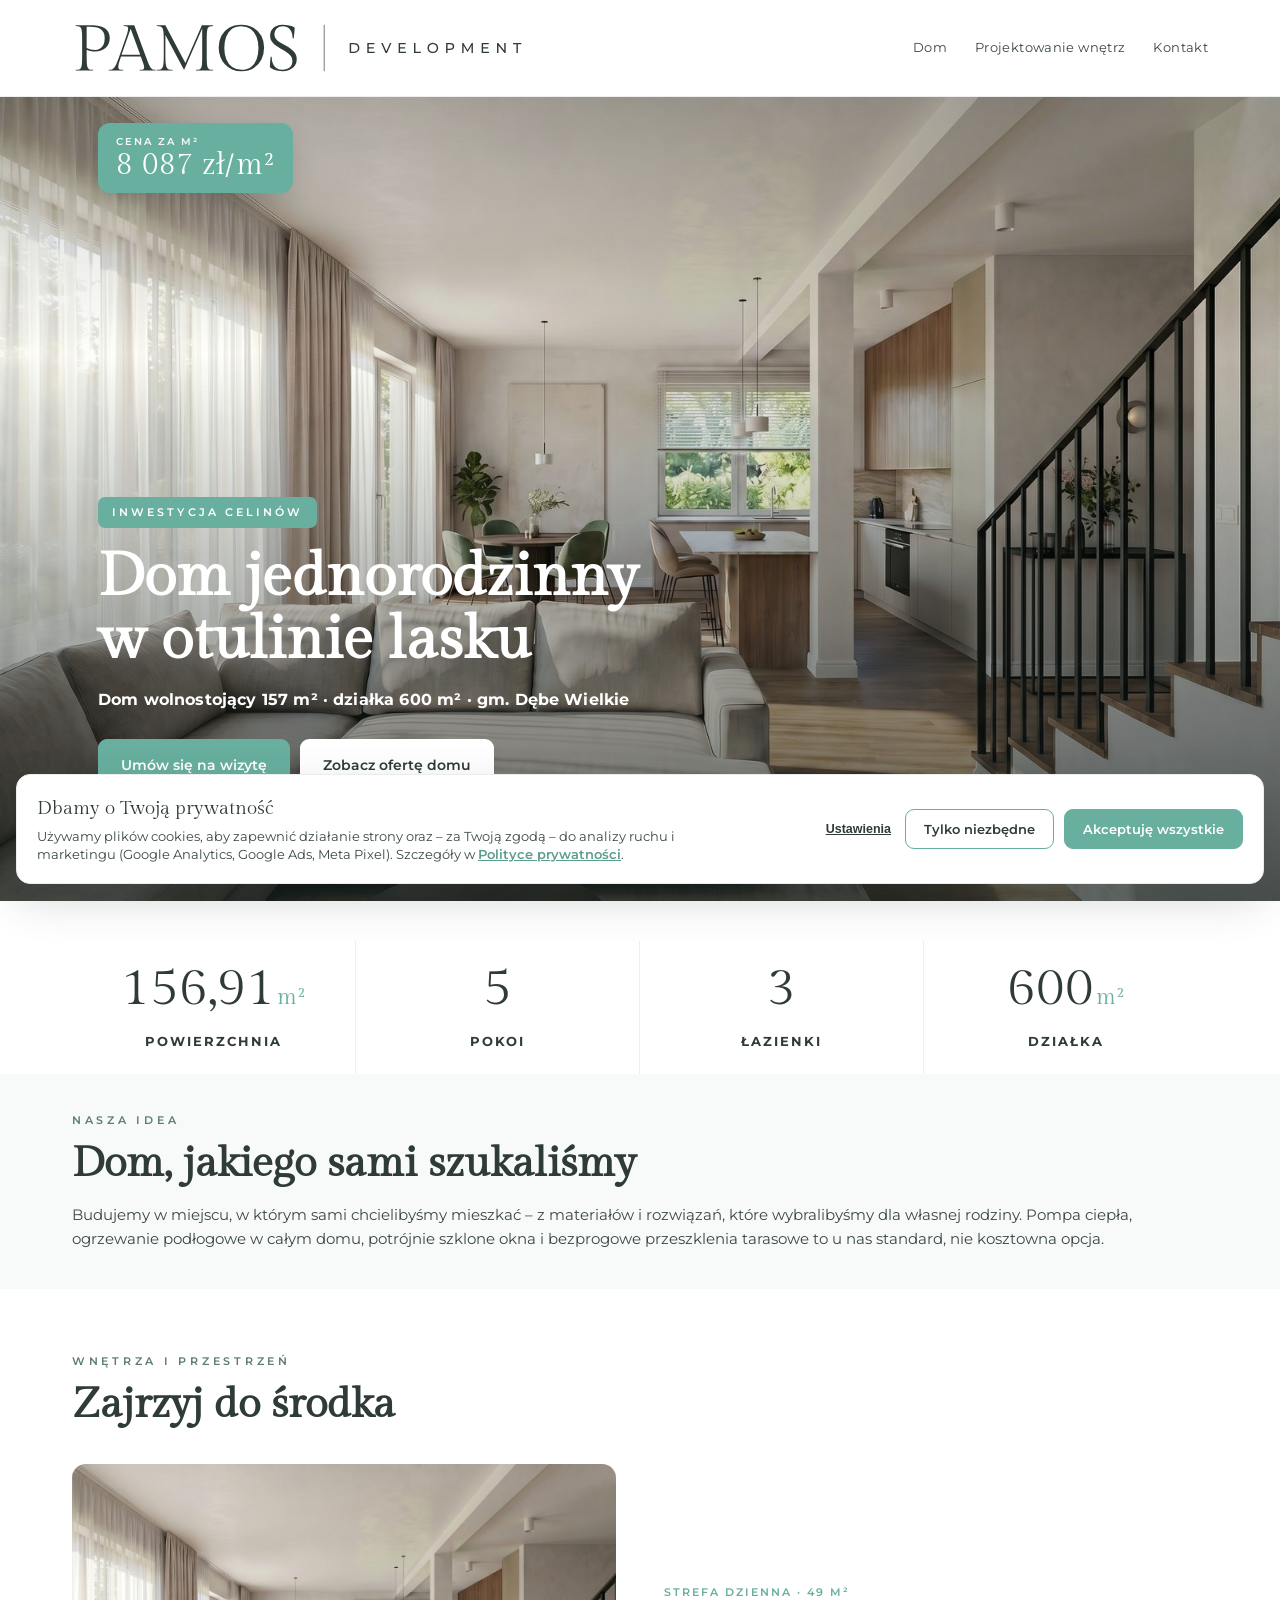
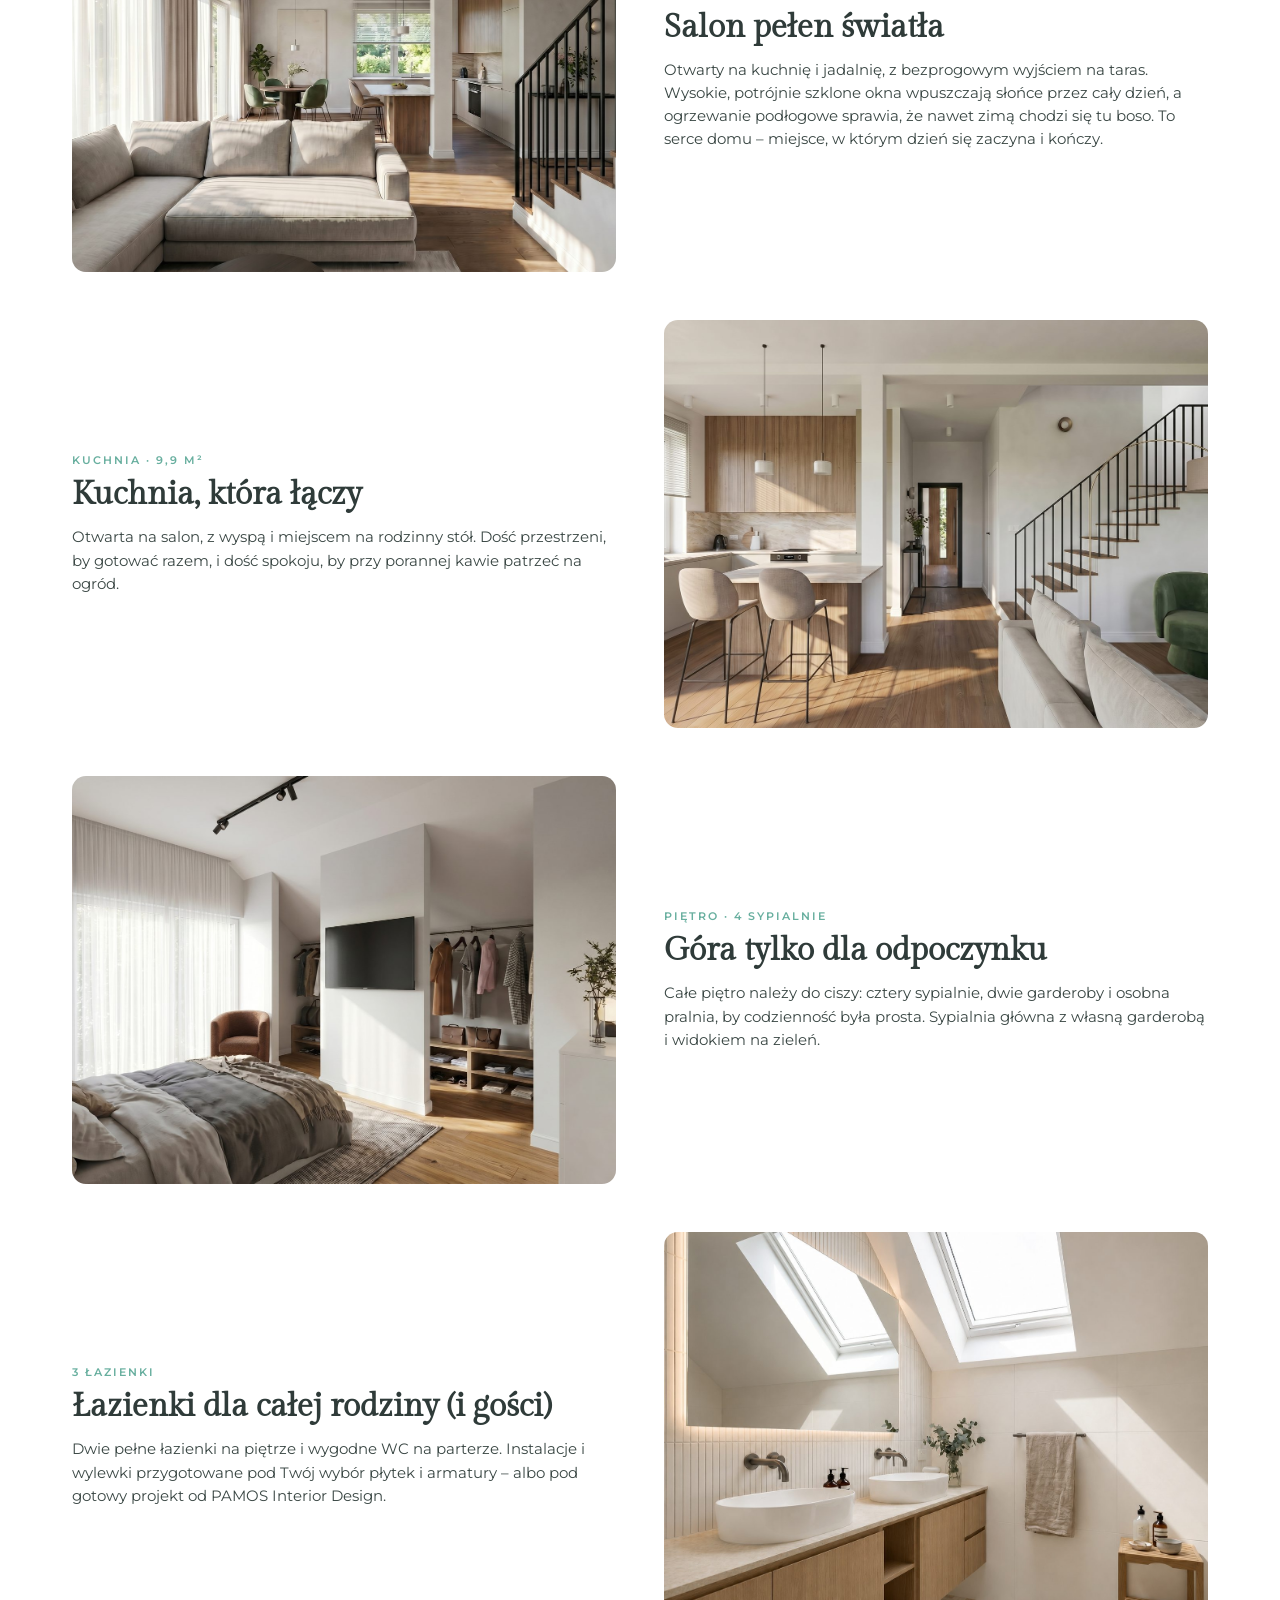
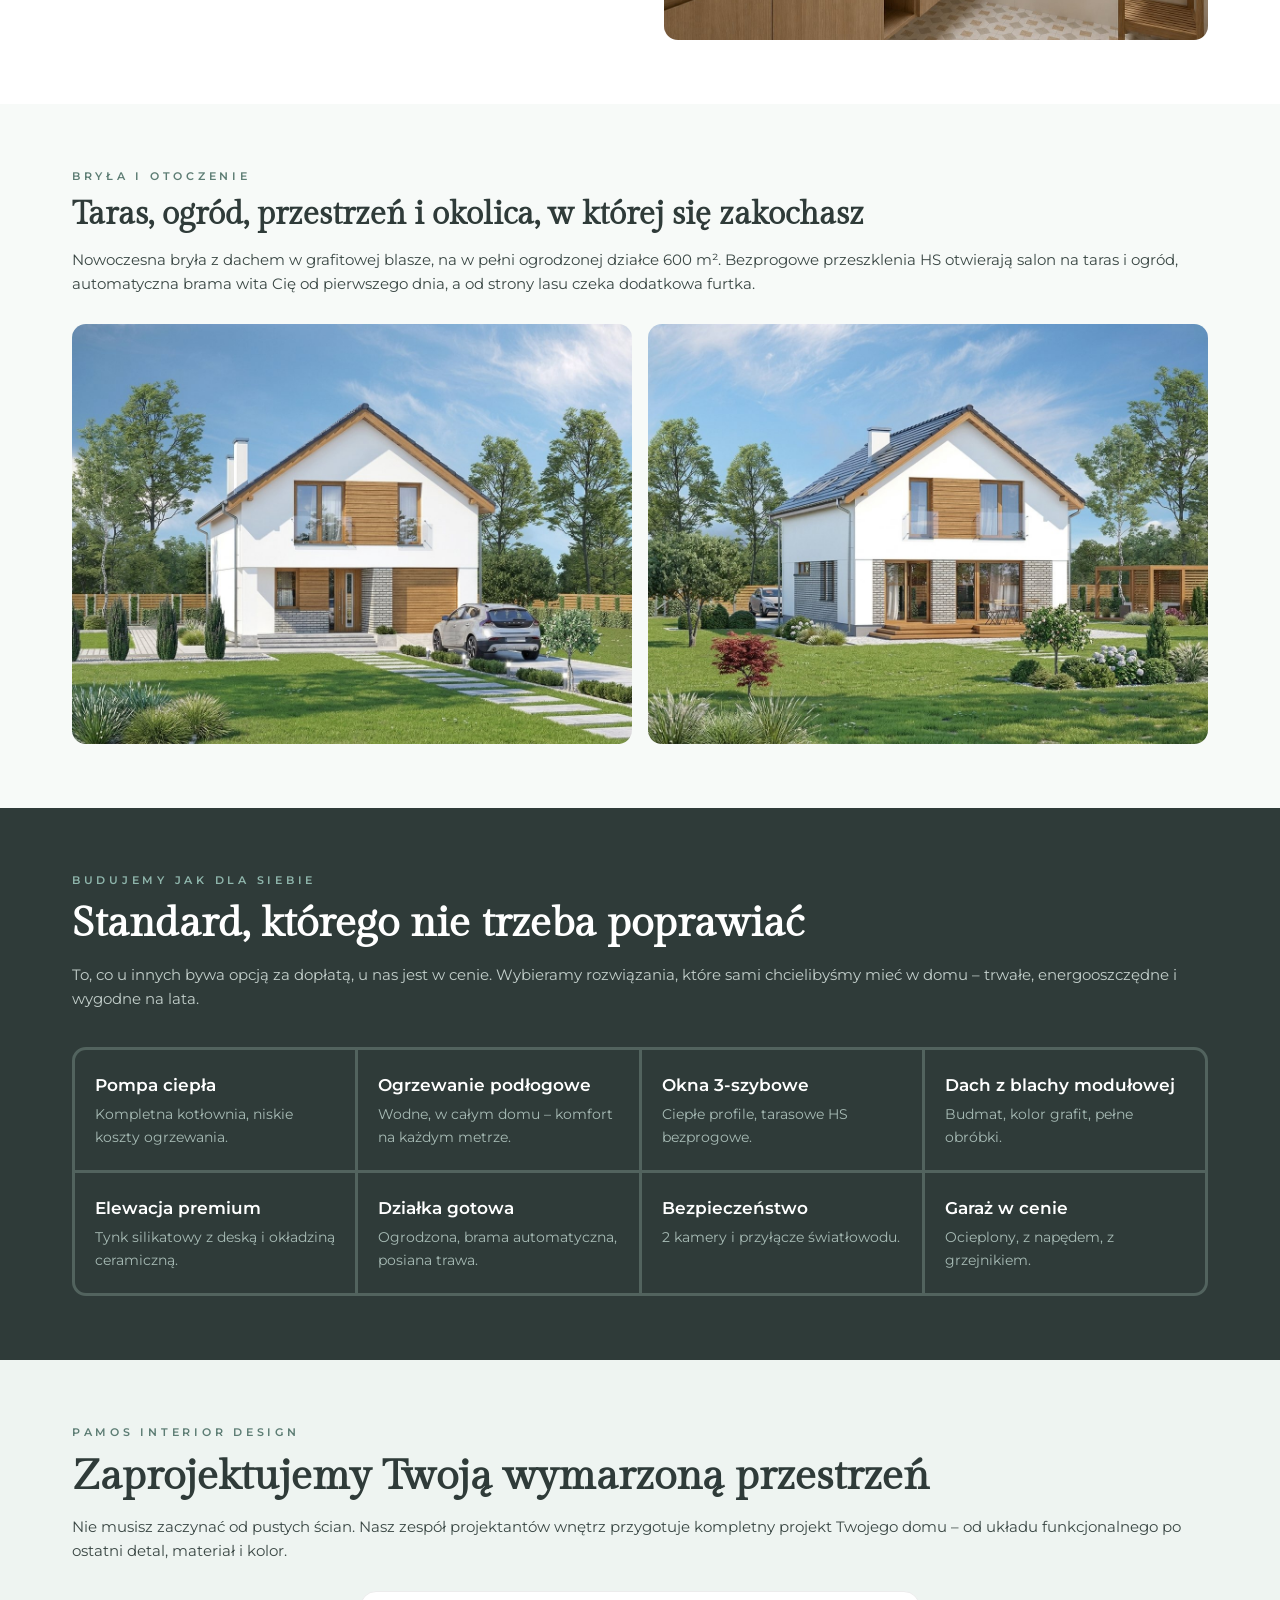
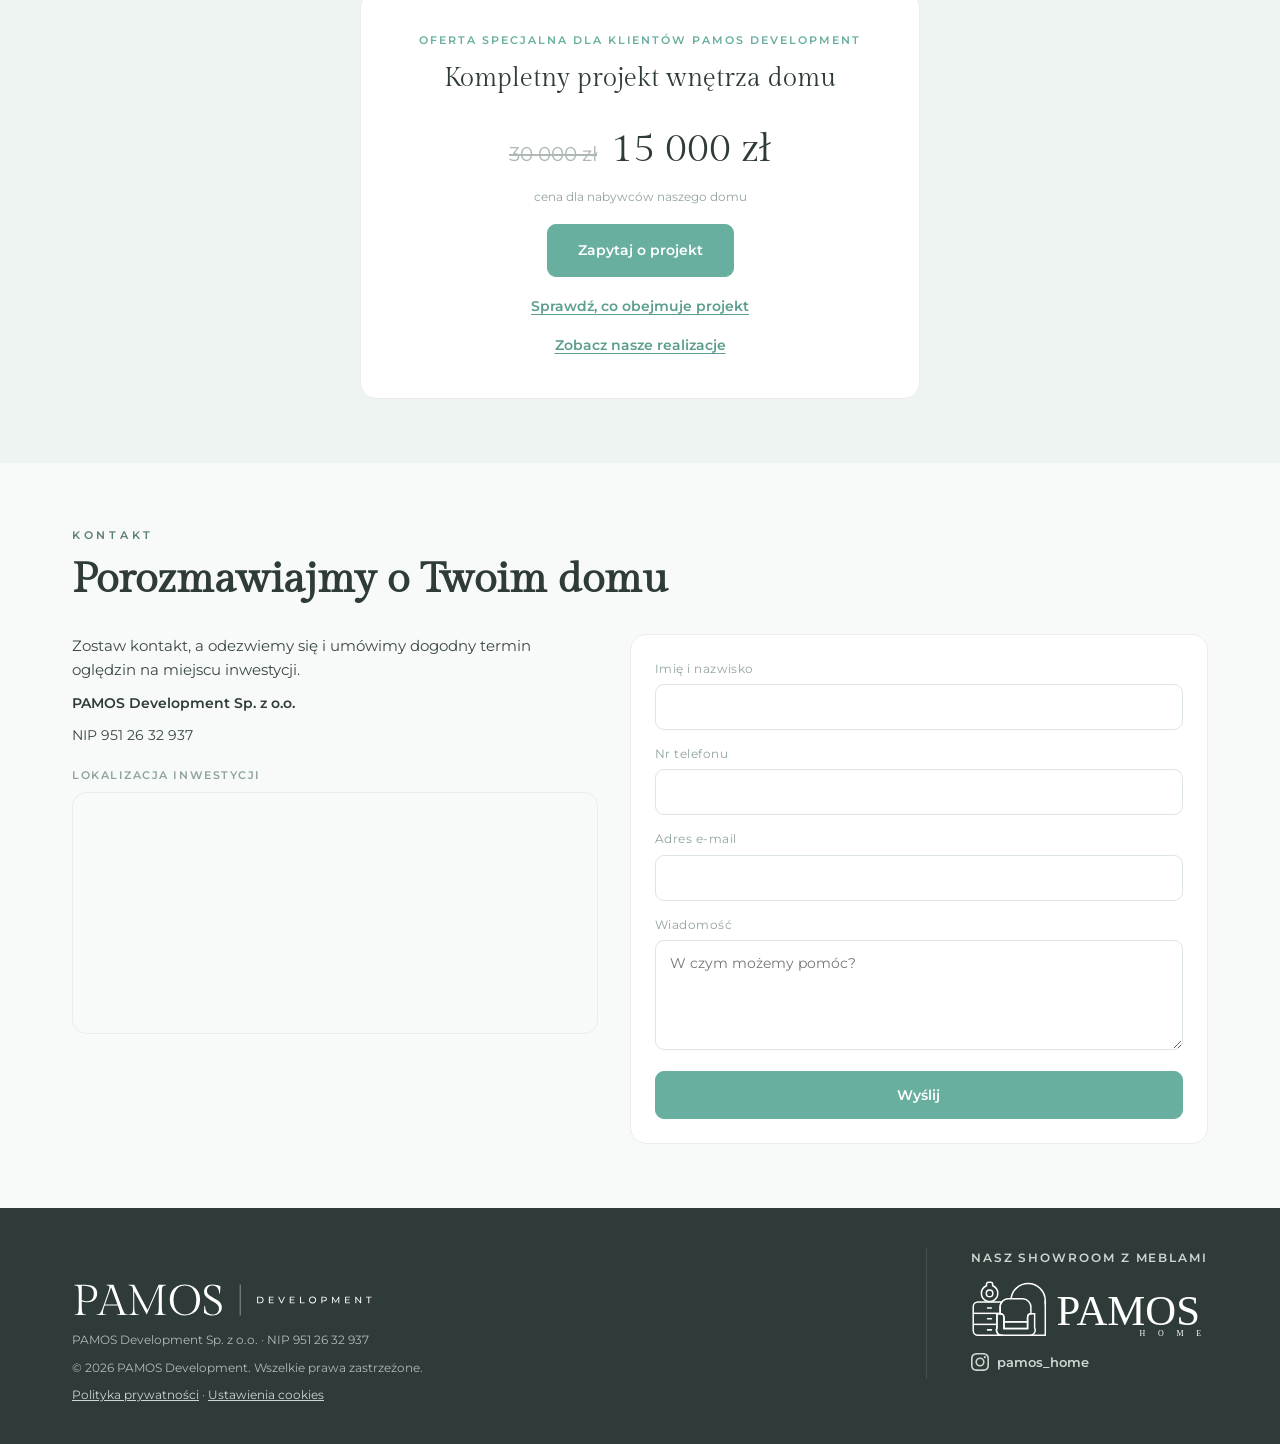
==== index.html @ 69239257 "Strona PAMOS Development – wersja startowa" ====
<!DOCTYPE html>
<html lang="pl">
<head>
<meta charset="UTF-8">
<meta name="viewport" content="width=device-width, initial-scale=1.0">
<title>PAMOS Development – Inwestycja Celinów</title>
<meta name="description" content="Dom jednorodzinny 157 m² w Celinowie, gm. Dębe Wielkie. Wysoki standard deweloperski – pompa ciepła, ogrzewanie podłogowe, działka 600 m².">
<script src="assets/cookies.js"></script>
<link rel="preconnect" href="https://fonts.googleapis.com">
<link rel="preconnect" href="https://fonts.gstatic.com" crossorigin>
<link href="https://fonts.googleapis.com/css2?family=Gilda+Display&family=Montserrat:wght@400;500;600;700&display=swap" rel="stylesheet">
<style>
:root{
  --graphite:#2f3b39; --sage:#68af9f; --sage-d:#5b9d8e; --ink:#3a4744; --muted:#90a39d;
  --line:#ececec; --bg:#ffffff; --soft:#eef4f1; --cream:#f7faf8;
  --serif:'Gilda Display',Georgia,serif;
  --sans:'Montserrat','Gotham',Arial,sans-serif; /* Gotham docelowo */
}
*{box-sizing:border-box;margin:0;padding:0}
html{scroll-behavior:smooth}
body{font-family:var(--sans);color:var(--ink);background:var(--bg);line-height:1.6;-webkit-font-smoothing:antialiased}
img{max-width:100%;display:block}
a{color:inherit;text-decoration:none}
.wrap{width:100%;max-width:1180px;margin:0 auto;padding:0 22px}
.kicker{font-weight:600;font-size:11px;letter-spacing:.34em;color:#5d7d74;text-transform:uppercase}
.h2{font-family:var(--serif);font-size:clamp(28px,5.4vw,42px);color:var(--graphite);line-height:1.08;margin-top:12px}
.lead{font-size:15px;color:var(--ink);margin-top:16px;max-width:60ch}
.section{padding:64px 0}
.todo{display:inline-block;font-size:11px;letter-spacing:.04em;color:#6c857d;background:#eaf3ef;border:1px dashed #bcd4cc;border-radius:6px;padding:4px 10px;margin-top:10px}

/* NAV */
.nav{position:sticky;top:0;z-index:60;background:#fffffff2;backdrop-filter:saturate(1.2) blur(8px);border-bottom:1px solid #eee}
.nav .row{display:flex;align-items:center;height:70px}
.logo{order:0;margin-left:0;display:flex;align-items:center}
.logo img{height:34px;display:block}
.navlinks{display:none;gap:28px;font-size:12.5px;letter-spacing:.03em;color:var(--ink)}
.navlinks a:hover{color:var(--sage)}
.burger{order:1;margin-left:auto;font-size:24px;color:var(--graphite);background:none;border:0;cursor:pointer;line-height:1}
.mobilemenu{display:none;flex-direction:column;gap:4px;padding:8px 22px 16px;border-bottom:1px solid #eee;background:#fff}
.mobilemenu a{padding:12px 0;font-size:14px;border-bottom:1px solid #f3f3f3}
.mobilemenu.open{display:flex}

/* HERO */
.hero{position:relative;min-height:calc(100vh - 70px);min-height:calc(100svh - 70px);display:flex;align-items:flex-end;
  background:linear-gradient(120deg,#dfeae6,#eaf2ef 60%,#e3ede9);overflow:hidden}
.hero .wrap{padding-left:32px;padding-right:32px}
.hero__img{position:absolute;inset:0;width:100%;height:100%;object-fit:cover;z-index:0}
.hero__shade{position:absolute;inset:0;z-index:1;
  background:linear-gradient(180deg,rgba(20,28,26,.18) 0%,rgba(20,28,26,0) 32%,rgba(20,28,26,.30) 62%,rgba(20,28,26,.66) 100%)}
.hero__topbar{position:absolute;top:0;left:0;right:0;z-index:3;padding-top:26px}
.hero__price{display:inline-block;background:var(--sage);color:#fff;border-radius:12px;
  padding:11px 18px;box-shadow:0 8px 22px rgba(47,59,57,.18)}
.hero__price span{display:block;font-family:var(--sans);font-weight:600;font-size:10px;letter-spacing:.2em;text-transform:uppercase;opacity:.95}
.hero__price b{font-family:var(--serif);font-weight:400;font-size:30px;line-height:1.05;letter-spacing:.01em}
.hero__inner{position:relative;z-index:2;width:100%}
.hero__text{padding-bottom:84px}
.kicker--badge{display:inline-block;background:var(--sage);color:#fff;padding:7px 14px;border-radius:7px;
  font-weight:600;font-size:11px;letter-spacing:.28em;text-transform:uppercase}
.hero__title{font-family:var(--serif);font-size:clamp(36px,9vw,60px);color:#fff;line-height:1.04;margin-top:18px}
.hero__sub{font-family:var(--sans);font-weight:700;font-size:clamp(14px,3.6vw,16px);color:#fff;margin-top:16px;max-width:36ch;letter-spacing:.01em}
.hero__btns{display:flex;flex-direction:column;gap:10px;margin-top:22px}
.btn.ghost--photo{background:rgba(255,255,255,.12);color:#fff;border-color:rgba(255,255,255,.85)}
.btn.ghost--photo:hover{background:rgba(255,255,255,.22)}

/* CTA BAR */
.ctabar{position:relative;z-index:4;margin:20px auto 0;background:#fff;border:1px solid var(--line);
  border-radius:14px;box-shadow:0 14px 36px rgba(47,59,57,.12);padding:18px 22px;
  display:flex;justify-content:center}
.btns{display:flex;flex-direction:column;gap:10px;width:100%;max-width:520px}
.btn{font-family:var(--sans);font-weight:600;font-size:14px;padding:14px 22px;border-radius:9px;
  cursor:pointer;border:1px solid var(--sage);text-align:center;transition:.15s}
.btn.solid{background:var(--sage);color:#fff}
.btn.solid:hover{background:var(--sage-d)}
.btn.ghost{background:#fff;color:var(--graphite)}
.btn.ghost:hover{background:var(--soft)}

/* STATS */
.stats{display:grid;grid-template-columns:repeat(2,1fr);gap:0;margin:40px 0 0}
.stat{display:flex;flex-direction:column;align-items:center;justify-content:flex-start;padding:22px 8px}
.stat:nth-child(odd){border-right:1px solid #eee}
.stat:nth-child(1),.stat:nth-child(2){border-bottom:1px solid #eee}
.stat .n{font-family:var(--serif);font-size:52px;color:var(--graphite);line-height:1;
  height:56px;display:flex;align-items:baseline;justify-content:center;white-space:nowrap}
.stat .n i{font-style:normal;font-size:22px;color:var(--sage);margin-left:2px}
.stat .l{font-family:var(--sans);font-weight:700;font-size:13px;letter-spacing:.16em;text-transform:uppercase;color:var(--graphite);margin-top:12px}

/* IDEA */
.idea{background:var(--cream)}
.idea .h2{max-width:18ch}
.idea--wide .lead{max-width:none}
.idea--wide .h2{max-width:none}
.idea--exterior .lead{max-width:none}

/* ROOMS */
.room{display:grid;grid-template-columns:1fr;gap:24px;align-items:center;margin-top:48px}
.room:first-of-type{margin-top:36px}
.room__media{position:relative;border-radius:14px;overflow:hidden;background:#e6efeb;aspect-ratio:4/3}
.room__media img{width:100%;height:100%;object-fit:cover}
.room__ph{position:absolute;inset:0;display:flex;align-items:center;justify-content:center;
  text-align:center;color:#7d958d;font-size:12px;padding:20px;background:repeating-linear-gradient(45deg,#eef4f1,#eef4f1 14px,#e7efeb 14px,#e7efeb 28px)}
.room__name{font-family:var(--serif);font-size:clamp(24px,4.6vw,32px);color:var(--graphite);line-height:1.1}
.room__meta{font-size:11px;letter-spacing:.18em;text-transform:uppercase;color:var(--sage);font-weight:600;margin-bottom:8px}
.room__desc{font-size:14.5px;color:var(--ink);margin-top:14px}

/* STANDARD */
.std{background:var(--graphite);color:#dfe7e4}
.std .kicker{color:#8fb6ac}
.std .h2{color:#fff}
.std .lead{color:#c3cfcb;max-width:none}
.feat-carousel{position:relative;margin-top:30px}
.feat{display:flex;gap:14px;overflow-x:auto;scroll-snap-type:x mandatory;scrollbar-width:none}
.feat::-webkit-scrollbar{display:none}
.feat-slide{display:flex;flex-direction:column;gap:3px;min-width:100%;scroll-snap-align:start;background:#52635e;border:3px solid #52635e;border-radius:14px;overflow:hidden}
.feat__i{background:#2f3b39;padding:22px 20px}
.feat__i h4{font-family:var(--sans);font-weight:600;font-size:16.5px;color:#fff;margin-bottom:5px}
.feat__i p{font-size:14px;color:#a7bbb5}
.feat-arrow{position:absolute;top:50%;right:-2px;transform:translateY(-50%);width:40px;height:40px;border-radius:50%;background:#fff;border:1px solid var(--line);box-shadow:0 6px 18px rgba(0,0,0,.28);display:flex;align-items:center;justify-content:center;cursor:pointer;z-index:2}
.feat-arrow svg{width:20px;height:20px;fill:none;stroke:var(--sage);stroke-width:2.4;stroke-linecap:round;stroke-linejoin:round}
.feat-dots{display:flex;justify-content:center;gap:8px;margin-top:16px}
.featdot{width:8px;height:8px;border-radius:50%;background:#5b6b66;border:0;cursor:pointer;padding:0;transition:.18s}
.featdot.active{background:var(--sage);width:22px;border-radius:5px}

/* INTERIOR */
.id{background:var(--soft)}
.id .lead{max-width:none}
.idcard{background:#fff;border:1px solid var(--line);border-radius:16px;padding:32px 26px;text-align:center;max-width:560px;width:100%;flex-shrink:0}
.offerwrap{display:flex;flex-direction:column;align-items:center;gap:22px;margin-top:28px}
.scopebtn{font-family:var(--sans);font-weight:600;font-size:14px;color:var(--sage-d);text-decoration:underline;text-underline-offset:3px;background:none;border:0;cursor:pointer;padding:0}
.scope{display:none;text-align:left;background:#fff;border:1px solid var(--line);border-radius:16px;padding:24px;max-width:600px;width:100%}
.offerwrap.open .scope{display:block}
.scope__title{font-family:var(--serif);font-weight:400;font-size:20px;color:var(--graphite);margin-bottom:14px}
.scope__list{list-style:none;display:grid;grid-template-columns:1fr;gap:11px}
.scope__list li{position:relative;padding-left:26px;font-size:13.5px;color:var(--ink);line-height:1.45}
.scope__list li::before{content:"✓";position:absolute;left:0;top:0;color:var(--sage-d);font-weight:700}
.scope__note{font-size:12px;color:var(--muted);margin-top:14px;font-style:italic}
@media(min-width:880px){
  .offerwrap.open{flex-direction:row;align-items:stretch;justify-content:center;gap:28px}
  .offerwrap.open .scope{max-width:620px}
  .offerwrap.open .scope__list{grid-template-columns:1fr 1fr;gap:11px 22px}
}
.idprice{display:flex;align-items:baseline;justify-content:center;gap:14px;margin:18px 0 6px}
.idprice .old{font-size:20px;color:#aeb9b6;text-decoration:line-through}
.idprice .new{font-family:var(--serif);font-size:40px;color:var(--graphite)}

/* CONTACT */
.contact{background:var(--cream)}
.cgrid{display:grid;grid-template-columns:1fr;gap:32px;margin-top:32px}
.cgrid .form{order:-1}
.cinfo .line{font-size:14px;color:var(--ink);margin-top:10px}
.cinfo .line b{color:var(--graphite);font-weight:600}
.cinfo a{color:var(--sage-d)}
.cmaplabel{font-family:var(--sans);font-weight:600;font-size:11px;letter-spacing:.14em;text-transform:uppercase;color:var(--muted);margin-top:20px;margin-bottom:8px}
.cmap{border-radius:14px;overflow:hidden;border:1px solid var(--line)}
.cmap iframe{width:100%;height:240px;border:0;display:block}
.form{background:#fff;border:1px solid var(--line);border-radius:16px;padding:24px}
.field{margin-bottom:14px}
.field label{display:block;font-size:12px;letter-spacing:.04em;color:var(--muted);margin-bottom:6px}
.field input,.field textarea{width:100%;font-family:var(--sans);font-size:14px;color:var(--graphite);
  border:1px solid #dde6e2;border-radius:9px;padding:13px 14px;background:#fff;outline:none}
.field input:focus,.field textarea:focus{border-color:var(--sage)}
.field textarea{resize:vertical;min-height:110px}
.form .btn{width:100%}
.hp{position:absolute;left:-9999px}

/* POPUP */
.overlay{position:fixed;inset:0;background:rgba(20,28,26,.5);display:none;align-items:center;justify-content:center;z-index:100;padding:22px}
.overlay.open{display:flex}
.modal{background:#fff;border-radius:16px;max-width:420px;width:100%;padding:34px 28px;text-align:center}
.modal .ok{width:56px;height:56px;border-radius:50%;background:var(--soft);color:var(--sage-d);
  display:flex;align-items:center;justify-content:center;font-size:28px;margin:0 auto 16px}
.modal h3{font-family:var(--serif);font-weight:400;font-size:24px;color:var(--graphite);margin-bottom:10px}
.modal p{font-size:14px;color:var(--ink);margin-bottom:20px}

/* FOOTER */
.footer{background:var(--graphite);color:#aebbb7;padding:40px 0}
.footer__grid{display:flex;flex-direction:column;gap:26px}
.footer__dev img{height:36px;margin-bottom:12px;display:block}
.footer .small{font-size:12px;margin-top:8px}
.footer .small a{color:#cdd6d3;text-decoration:underline}
.footer .small a:hover{color:#fff}
.footer__home{border-top:1px solid #44524e;padding-top:24px}
.footer__label{font-family:var(--sans);font-weight:600;font-size:12px;letter-spacing:.16em;text-transform:uppercase;color:#cdd6d3;margin-bottom:12px}
.footer__homelogo{height:58px;max-width:100%;width:auto;margin-bottom:14px;display:block}
.footer__ig{display:inline-flex;align-items:center;gap:8px;color:#cdd6d3;font-size:13px;font-weight:600}
.footer__ig:hover{color:#fff}
.footer__ig svg{width:18px;height:18px;fill:currentColor}

/* LIGHTBOX */
.lbimg{cursor:zoom-in}
.lb{position:fixed;inset:0;background:rgba(20,28,26,.88);display:none;align-items:center;justify-content:center;z-index:120;padding:24px;cursor:zoom-out}
.lb.open{display:flex}
.lb img{max-width:95%;max-height:92%;border-radius:10px;box-shadow:0 24px 70px rgba(0,0,0,.55)}
.lb__x{position:absolute;top:16px;right:24px;color:#fff;font-size:38px;line-height:1;cursor:pointer;opacity:.85}
.lb__x:hover{opacity:1}

@media(min-width:760px){
  .navlinks{display:flex;order:1;margin-left:auto}
  .logo{order:0;margin-left:0}
  .burger{display:none}
  .nav .row{height:96px}
  .logo img{height:54px}
  .hero{min-height:calc(100vh - 96px);min-height:calc(100svh - 96px)}
  .hero .wrap{padding-left:48px;padding-right:48px}
  .hero__text{padding-bottom:110px}
  .hero__sub{max-width:none;white-space:nowrap}
  .hero__btns{flex-direction:row;margin-top:26px}
  .ctabar{margin:24px auto 0;padding:18px 22px}
  .idea--wide{padding:38px 0}
  .idea--wide .h2{white-space:nowrap}
  .stats{grid-template-columns:repeat(4,1fr)}
  .stat{border-bottom:none!important}
  .stat:nth-child(odd){border-right:none}
  .stat:not(:last-child){border-right:1px solid #eee}
  .room{grid-template-columns:1fr 1fr;gap:48px}
  .room--rev .room__media{order:2}
  .feat-carousel{margin-top:36px}
  .feat{display:grid;grid-template-columns:repeat(2,1fr);gap:3px;background:#52635e;border:3px solid #52635e;border-radius:14px;overflow:hidden}
  .feat-slide{display:contents}
  .feat-arrow,.feat-dots{display:none}
  .cgrid{grid-template-columns:1fr 1.1fr}
  .cgrid .form{order:0}
  .idcard{padding:40px}
  .footer__grid{flex-direction:row;justify-content:space-between;align-items:flex-start}
  .footer__home{border-top:0;border-left:1px solid #44524e;padding-top:0;padding-left:44px}
  .footer__dev img{margin-top:34px}
}
@media(min-width:1040px){
  .feat{grid-template-columns:repeat(4,1fr)}
  .idea--exterior .h2{white-space:nowrap;font-size:32px}
}
</style>
</head>
<body>

<header class="nav">
  <div class="wrap row">
    <button class="burger" aria-label="Menu" onclick="document.getElementById('mm').classList.toggle('open')">&#9776;</button>
    <a class="logo" href="#top"><img src="assets/pamos-development-horizontal-graphite.svg" alt="PAMOS Development"></a>
    <nav class="navlinks">
      <a href="dom.html">Dom</a>
      <a href="wnetrza.html">Projektowanie wnętrz</a>
      <a href="#kontakt">Kontakt</a>
    </nav>
  </div>
  <div class="mobilemenu" id="mm">
    <a href="dom.html">Dom</a>
    <a href="wnetrza.html">Projektowanie wnętrz</a>
    <a href="#kontakt" onclick="document.getElementById('mm').classList.remove('open')">Kontakt</a>
  </div>
</header>

<span id="top"></span>

<!-- HERO -->
<section class="hero hero--photo" id="inwestycja">
  <img class="hero__img" src="assets/wizualizacja-salon.jpg" alt="Salon – Inwestycja Celinów">
  <div class="hero__shade"></div>

  <div class="hero__topbar">
    <div class="wrap">
      <div class="hero__price"><span>cena za m²</span><b>8&nbsp;087&nbsp;zł/m²</b></div>
    </div>
  </div>

  <div class="hero__inner">
    <div class="wrap hero__text">
      <span class="kicker--badge">INWESTYCJA CELINÓW</span>
      <h1 class="hero__title">Dom jednorodzinny<br>w otulinie lasku</h1>
      <p class="hero__sub">Dom wolnostojący 157 m² · działka 600 m² · gm. Dębe Wielkie</p>
      <div class="hero__btns">
        <a class="btn solid" href="#kontakt">Umów się na wizytę</a>
        <a class="btn ghost ghost--photo" href="dom.html">Zobacz ofertę domu</a>
      </div>
    </div>
  </div>
</section>

<div class="wrap">
  <section class="stats">
    <div class="stat"><div class="n">156,91<i>m²</i></div><div class="l">Powierzchnia</div></div>
    <div class="stat"><div class="n">5</div><div class="l">Pokoi</div></div>
    <div class="stat"><div class="n">3</div><div class="l">Łazienki</div></div>
    <div class="stat"><div class="n">600<i>m²</i></div><div class="l">Działka</div></div>
  </section>
</div>

<!-- IDEA -->
<section class="idea section idea--wide">
  <div class="wrap">
    <p class="kicker">Nasza idea</p>
    <h2 class="h2">Dom, jakiego sami szukaliśmy</h2>
    <p class="lead">Budujemy w miejscu, w którym sami chcielibyśmy mieszkać – z materiałów i rozwiązań, które wybralibyśmy dla własnej rodziny. Pompa ciepła, ogrzewanie podłogowe w całym domu, potrójnie szklone okna i bezprogowe przeszklenia tarasowe to u nas standard, nie kosztowna opcja.</p>
  </div>
</section>

<!-- ROOMS / GALERIA -->
<section class="section" id="wnetrza-galeria">
  <div class="wrap">
    <p class="kicker">Wnętrza i przestrzeń</p>
    <h2 class="h2">Zajrzyj do środka</h2>

    <div class="room">
      <div class="room__media"><img src="assets/wizualizacja-salon.jpg" alt="Salon otwarty na kuchnię"></div>
      <div class="room__info">
        <div class="room__meta">Strefa dzienna · 49 m²</div>
        <h3 class="room__name">Salon pełen światła</h3>
        <p class="room__desc">Otwarty na kuchnię i jadalnię, z bezprogowym wyjściem na taras. Wysokie, potrójnie szklone okna wpuszczają słońce przez cały dzień, a ogrzewanie podłogowe sprawia, że nawet zimą chodzi się tu boso. To serce domu – miejsce, w którym dzień się zaczyna i kończy.</p>
      </div>
    </div>

    <div class="room room--rev">
      <div class="room__media">
        <img src="assets/wiz/kuchnia-strefa-dzienna.jpg" alt="Kuchnia otwarta na strefę dzienną">
      </div>
      <div class="room__info">
        <div class="room__meta">Kuchnia · 9,9 m²</div>
        <h3 class="room__name">Kuchnia, która łączy</h3>
        <p class="room__desc">Otwarta na salon, z wyspą i miejscem na rodzinny stół. Dość przestrzeni, by gotować razem, i dość spokoju, by przy porannej kawie patrzeć na ogród.</p>
      </div>
    </div>

    <div class="room">
      <div class="room__media">
        <img src="assets/wiz/sypialnia-glowna.jpg" alt="Sypialnia" loading="lazy">
      </div>
      <div class="room__info">
        <div class="room__meta">Piętro · 4 sypialnie</div>
        <h3 class="room__name">Góra tylko dla odpoczynku</h3>
        <p class="room__desc">Całe piętro należy do ciszy: cztery sypialnie, dwie garderoby i osobna pralnia, by codzienność była prosta. Sypialnia główna z własną garderobą i widokiem na zieleń.</p>
      </div>
    </div>

    <div class="room room--rev">
      <div class="room__media">
        <img src="assets/wiz/lazienka-pietro-1.jpg" alt="Łazienka na piętrze" loading="lazy">
      </div>
      <div class="room__info">
        <div class="room__meta">3 łazienki</div>
        <h3 class="room__name">Łazienki dla całej rodziny (i gości)</h3>
        <p class="room__desc">Dwie pełne łazienki na piętrze i wygodne WC na parterze. Instalacje i wylewki przygotowane pod Twój wybór płytek i armatury – albo pod gotowy projekt od PAMOS Interior Design.</p>
      </div>
    </div>

  </div>
</section>

<!-- BRYŁA / OTOCZENIE -->
<section class="idea section idea--exterior">
  <div class="wrap">
    <p class="kicker">Bryła i otoczenie</p>
    <h2 class="h2">Taras, ogród, przestrzeń i okolica, w której się zakochasz</h2>
    <p class="lead">Nowoczesna bryła z dachem w grafitowej blasze, na w pełni ogrodzonej działce 600 m². Bezprogowe przeszklenia HS otwierają salon na taras i ogród, automatyczna brama wita Cię od pierwszego dnia, a od strony lasu czeka dodatkowa furtka.</p>
    <div style="display:grid;grid-template-columns:repeat(auto-fit,minmax(260px,1fr));gap:16px;margin-top:28px">
      <div class="room__media"><img class="lbimg" onclick="openLB(this.src)" src="assets/wiz/elewacja-front.jpg" alt="Bryła domu od frontu"></div>
      <div class="room__media"><img class="lbimg" onclick="openLB(this.src)" src="assets/wiz/elewacja-ogrod.jpg" alt="Bryła domu od ogrodu"></div>
    </div>
  </div>
</section>

<!-- STANDARD -->
<section class="std section">
  <div class="wrap">
    <p class="kicker">Budujemy jak dla siebie</p>
    <h2 class="h2">Standard, którego nie trzeba poprawiać</h2>
    <p class="lead">To, co u innych bywa opcją za dopłatą, u nas jest w cenie. Wybieramy rozwiązania, które sami chcielibyśmy mieć w domu – trwałe, energooszczędne i wygodne na lata.</p>
    <div class="feat-carousel">
      <div class="feat" id="featTrack">
        <div class="feat-slide">
          <div class="feat__i"><h4>Pompa ciepła</h4><p>Kompletna kotłownia, niskie koszty ogrzewania.</p></div>
          <div class="feat__i"><h4>Ogrzewanie podłogowe</h4><p>Wodne, w całym domu – komfort na każdym metrze.</p></div>
          <div class="feat__i"><h4>Okna 3-szybowe</h4><p>Ciepłe profile, tarasowe HS bezprogowe.</p></div>
        </div>
        <div class="feat-slide">
          <div class="feat__i"><h4>Dach z blachy modułowej</h4><p>Budmat, kolor grafit, pełne obróbki.</p></div>
          <div class="feat__i"><h4>Elewacja premium</h4><p>Tynk silikatowy z deską i okładziną ceramiczną.</p></div>
          <div class="feat__i"><h4>Działka gotowa</h4><p>Ogrodzona, brama automatyczna, posiana trawa.</p></div>
        </div>
        <div class="feat-slide">
          <div class="feat__i"><h4>Bezpieczeństwo</h4><p>2 kamery i przyłącze światłowodu.</p></div>
          <div class="feat__i"><h4>Garaż w cenie</h4><p>Ocieplony, z napędem, z grzejnikiem.</p></div>
        </div>
      </div>
      <button class="feat-arrow" type="button" onclick="featNext()" aria-label="Następne korzyści"><svg viewBox="0 0 24 24"><polyline points="9 5 16 12 9 19"/></svg></button>
    </div>
    <div class="feat-dots" id="featDots">
      <button class="featdot active" type="button" onclick="featGo(0)" aria-label="Korzyści 1–3"></button>
      <button class="featdot" type="button" onclick="featGo(1)" aria-label="Korzyści 4–6"></button>
      <button class="featdot" type="button" onclick="featGo(2)" aria-label="Korzyści 7–8"></button>
    </div>
  </div>
</section>

<!-- INTERIOR DESIGN -->
<section class="id section" id="wnetrza">
  <div class="wrap">
    <p class="kicker">PAMOS Interior Design</p>
    <h2 class="h2">Zaprojektujemy Twoją wymarzoną przestrzeń</h2>
    <p class="lead">Nie musisz zaczynać od pustych ścian. Nasz zespół projektantów wnętrz przygotuje kompletny projekt Twojego domu – od układu funkcjonalnego po ostatni detal, materiał i kolor.</p>
    <div class="offerwrap" id="offerwrap">
      <div class="idcard">
        <div class="room__meta" style="color:var(--sage)">Oferta specjalna dla klientów PAMOS Development</div>
        <h3 style="font-family:var(--serif);font-weight:400;font-size:26px;color:var(--graphite);margin-top:6px">Kompletny projekt wnętrza domu</h3>
        <div class="idprice">
          <span class="old">30 000 zł</span>
          <span class="new">15 000 zł</span>
        </div>
        <p style="font-size:12px;color:var(--muted)">cena dla nabywców naszego domu</p>
        <a class="btn solid" href="#kontakt" style="display:inline-block;margin-top:18px;padding:14px 30px">Zapytaj o projekt</a>
        <div style="margin-top:16px">
          <button class="scopebtn" type="button" id="scopeBtn" onclick="toggleScope()">Sprawdź, co obejmuje projekt</button>
        </div>
        <div style="margin-top:14px">
          <a href="https://www.instagram.com/pamos_interiordesign/" target="_blank" rel="noopener" style="color:var(--sage-d);text-decoration:underline;text-underline-offset:3px;font-weight:600;font-size:14px">Zobacz nasze realizacje</a>
        </div>
      </div>
      <div class="scope" id="scope">
        <h4 class="scope__title">Co obejmuje projekt</h4>
        <ul class="scope__list">
          <li>3 warianty układu funkcjonalnego (rzuty 2D) z rozmieszczeniem mebli, AGD i RTV.</li>
          <li>Po 3 koncepcje stylistyczne pomieszczenia w wizualizacjach 3D.</li>
          <li>Dobór materiałów, kolorów i rozwiązań estetycznych.</li>
          <li>Pełna dokumentacja wykonawcza dla ekip (płytki, elektryka, stolarka, wymiary).</li>
          <li>Gotowa lista zakupowa materiałów i wyposażenia.</li>
          <li>Po 3 tury poprawek na każdym etapie projektu.</li>
          <li>Spotkanie online, inwentaryzacja i wizyta na budowie.</li>
        </ul>
        <p class="scope__note">Spokojny harmonogram – standardowo ok. 3–4 miesięcy, z opcją przyspieszenia.</p>
      </div>
    </div>
  </div>
</section>

<!-- CONTACT -->
<section class="contact section" id="kontakt">
  <div class="wrap">
    <p class="kicker">Kontakt</p>
    <h2 class="h2">Porozmawiajmy o Twoim domu</h2>
    <div class="cgrid">
      <div class="cinfo">
        <p class="lead" style="margin-top:0">Zostaw kontakt, a odezwiemy się i umówimy dogodny termin oględzin na miejscu inwestycji.</p>
        <p class="line"><b>PAMOS Development Sp. z o.o.</b></p>
        <p class="line">NIP 951 26 32 937</p>
        <p class="cmaplabel">Lokalizacja inwestycji</p>
        <div class="cmap">
          <iframe loading="lazy" referrerpolicy="no-referrer-when-downgrade" src="https://maps.google.com/maps?q=Celin%C3%B3w%20Babiego%20Lata%2C%20D%C4%99be%20Wielkie&z=12&output=embed" title="Lokalizacja inwestycji – Celinów"></iframe>
        </div>
      </div>

      <form class="form" id="contactForm">
        <input type="hidden" name="access_key" value="ebe17453-07dc-42cd-bff4-a65a6dfa8d95">
        <input type="hidden" name="subject" value="Nowe zapytanie ze strony PAMOS Development">
        <input type="hidden" name="from_name" value="Strona PAMOS Development">
        <input type="checkbox" name="botcheck" class="hp" tabindex="-1" autocomplete="off">

        <div class="field">
          <label for="name">Imię i nazwisko</label>
          <input id="name" name="name" type="text" required>
        </div>
        <div class="field">
          <label for="phone">Nr telefonu</label>
          <input id="phone" name="phone" type="tel" inputmode="numeric" pattern="[0-9]{9}" maxlength="9" minlength="9" title="Wpisz 9 cyfr numeru telefonu" oninput="this.value=this.value.replace(/\D/g,'').slice(0,9)" required>
        </div>
        <div class="field">
          <label for="email">Adres e-mail</label>
          <input id="email" name="email" type="email" required>
        </div>
        <div class="field">
          <label for="msg">Wiadomość</label>
          <textarea id="msg" name="message" placeholder="W czym możemy pomóc?" required></textarea>
        </div>
        <button class="btn solid" type="submit">Wyślij</button>
      </form>
    </div>
  </div>
</section>

<!-- FOOTER -->
<footer class="footer">
  <div class="wrap footer__grid">
    <div class="footer__dev">
      <img src="assets/pamos-development-horizontal-white.svg" alt="PAMOS Development">
      <p class="small">PAMOS Development Sp. z o.o. · NIP 951 26 32 937</p>
      <p class="small">© 2026 PAMOS Development. Wszelkie prawa zastrzeżone.</p>
      <p class="small"><a href="polityka-prywatnosci.html">Polityka prywatności</a> · <a href="#" onclick="if(window.openCookieSettings){openCookieSettings();}return false;">Ustawienia cookies</a></p>
    </div>
    <div class="footer__home">
      <p class="footer__label">Nasz showroom z meblami</p>
      <a href="https://www.instagram.com/pamos_home/" target="_blank" rel="noopener" aria-label="PAMOS HOME na Instagramie">
        <img class="footer__homelogo" src="assets/pamos-home-white-tight.svg" alt="PAMOS HOME">
      </a>
      <a class="footer__ig" href="https://www.instagram.com/pamos_home/" target="_blank" rel="noopener">
        <svg viewBox="0 0 24 24" aria-hidden="true"><path d="M12 2.16c3.2 0 3.58.01 4.85.07 1.17.05 1.8.25 2.23.41.56.22.96.48 1.38.9.42.42.68.82.9 1.38.16.43.36 1.06.41 2.23.06 1.27.07 1.65.07 4.85s-.01 3.58-.07 4.85c-.05 1.17-.25 1.8-.41 2.23a3.7 3.7 0 0 1-.9 1.38c-.42.42-.82.68-1.38.9-.43.16-1.06.36-2.23.41-1.27.06-1.65.07-4.85.07s-3.58-.01-4.85-.07c-1.17-.05-1.8-.25-2.23-.41a3.7 3.7 0 0 1-1.38-.9 3.7 3.7 0 0 1-.9-1.38c-.16-.43-.36-1.06-.41-2.23C2.17 15.58 2.16 15.2 2.16 12s.01-3.58.07-4.85c.05-1.17.25-1.8.41-2.23.22-.56.48-.96.9-1.38.42-.42.82-.68 1.38-.9.43-.16 1.06-.36 2.23-.41C8.42 2.17 8.8 2.16 12 2.16M12 0C8.74 0 8.33.01 7.05.07 5.78.13 4.9.33 4.14.63a5.9 5.9 0 0 0-2.13 1.38A5.9 5.9 0 0 0 .63 4.14C.33 4.9.13 5.78.07 7.05.01 8.33 0 8.74 0 12s.01 3.67.07 4.95c.06 1.27.26 2.15.56 2.91a5.9 5.9 0 0 0 1.38 2.13 5.9 5.9 0 0 0 2.13 1.38c.76.3 1.64.5 2.91.56C8.33 23.99 8.74 24 12 24s3.67-.01 4.95-.07c1.27-.06 2.15-.26 2.91-.56a6.15 6.15 0 0 0 3.51-3.51c.3-.76.5-1.64.56-2.91.06-1.28.07-1.69.07-4.95s-.01-3.67-.07-4.95c-.06-1.27-.26-2.15-.56-2.91a5.9 5.9 0 0 0-1.38-2.13A5.9 5.9 0 0 0 19.86.63c-.76-.3-1.64-.5-2.91-.56C15.67.01 15.26 0 12 0z"/><path d="M12 5.84A6.16 6.16 0 1 0 18.16 12 6.16 6.16 0 0 0 12 5.84M12 16a4 4 0 1 1 4-4 4 4 0 0 1-4 4z"/><circle cx="18.41" cy="5.59" r="1.44"/></svg>
        pamos_home
      </a>
    </div>
  </div>
</footer>

<!-- POPUP -->
<div class="overlay" id="overlay">
  <div class="modal">
    <div class="ok">&#10003;</div>
    <h3>Dziękujemy</h3>
    <p>Twoja wiadomość została do nas wysłana. Skontaktujemy się z Tobą jak najszybciej to możliwe.</p>
    <button class="btn solid" onclick="document.getElementById('overlay').classList.remove('open')">Zamknij</button>
  </div>
</div>

<div class="lb" id="lightbox" onclick="closeLB()">
  <span class="lb__x" aria-label="Zamknij">&times;</span>
  <img id="lbImg" src="" alt="Powiększenie">
</div>

<script>
function openLB(src){document.getElementById('lbImg').src=src;document.getElementById('lightbox').classList.add('open');}
function closeLB(){document.getElementById('lightbox').classList.remove('open');}
function toggleScope(){var w=document.getElementById('offerwrap');var open=w.classList.toggle('open');document.getElementById('scopeBtn').textContent= open ? 'Ukryj szczegóły projektu' : 'Sprawdź, co obejmuje projekt';}
function featGo(i){var f=document.getElementById('featTrack');if(f)f.scrollTo({left:i*f.clientWidth,behavior:'smooth'});}
function featNext(){var f=document.getElementById('featTrack');if(!f)return;var dots=document.querySelectorAll('.featdot').length||1;var i=Math.round(f.scrollLeft/f.clientWidth);featGo((i+1)%dots);}
(function(){var f=document.getElementById('featTrack');if(!f)return;f.addEventListener('scroll',function(){var i=Math.round(f.scrollLeft/f.clientWidth);document.querySelectorAll('.featdot').forEach(function(d,n){d.classList.toggle('active',n===i);});});})();
document.addEventListener('keydown',function(e){if(e.key==='Escape')closeLB();});
document.getElementById('contactForm').addEventListener('submit', async function(e){
  e.preventDefault();
  var form = e.target;
  var data = new FormData(form);
  try{
    var res = await fetch('https://api.web3forms.com/submit', {
      method:'POST', headers:{'Accept':'application/json'}, body:data
    });
    var json = await res.json();
    if(json.success){ form.reset(); document.getElementById('overlay').classList.add('open'); }
    else { alert('Nie udało się wysłać wiadomości. Spróbuj ponownie lub napisz na pamosdevelopment@protonmail.com'); }
  }catch(err){
    alert('Błąd połączenia. Spróbuj ponownie lub napisz na pamosdevelopment@protonmail.com');
  }
});
</script>

</body>
</html>
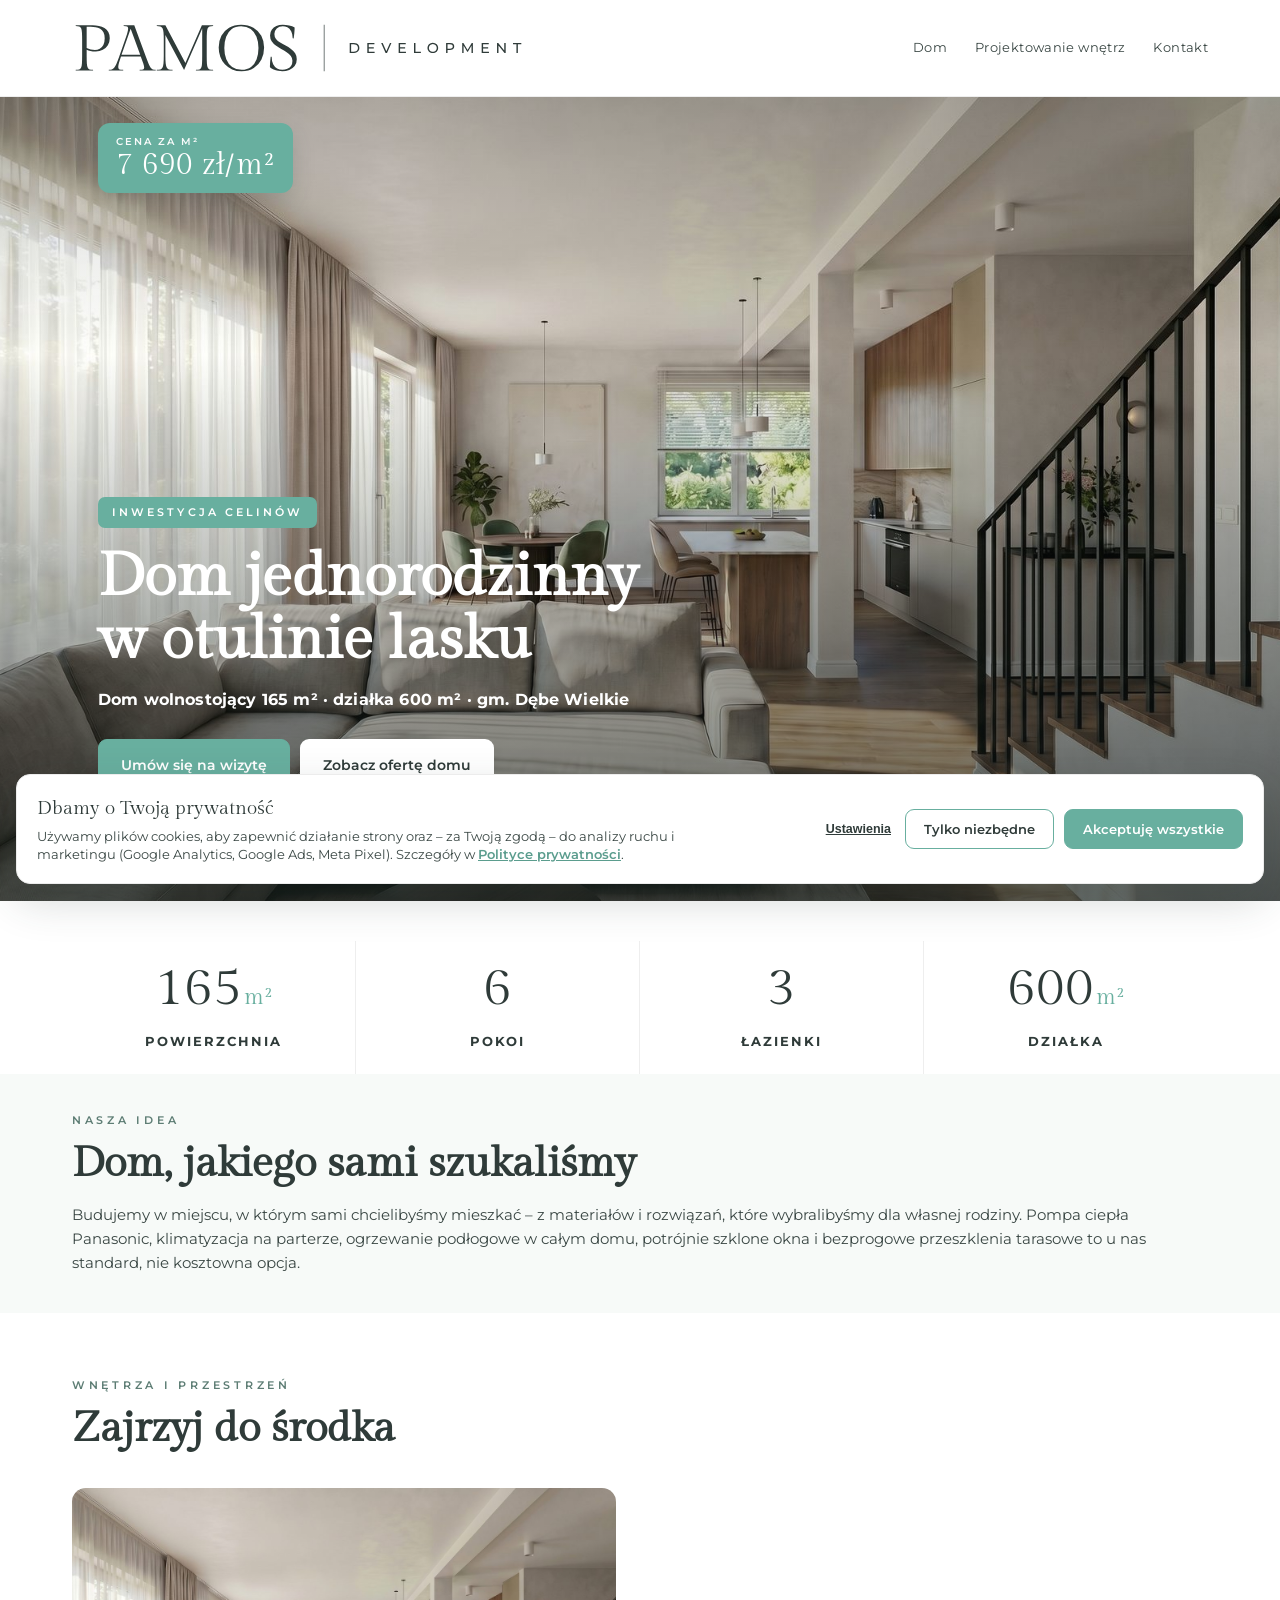
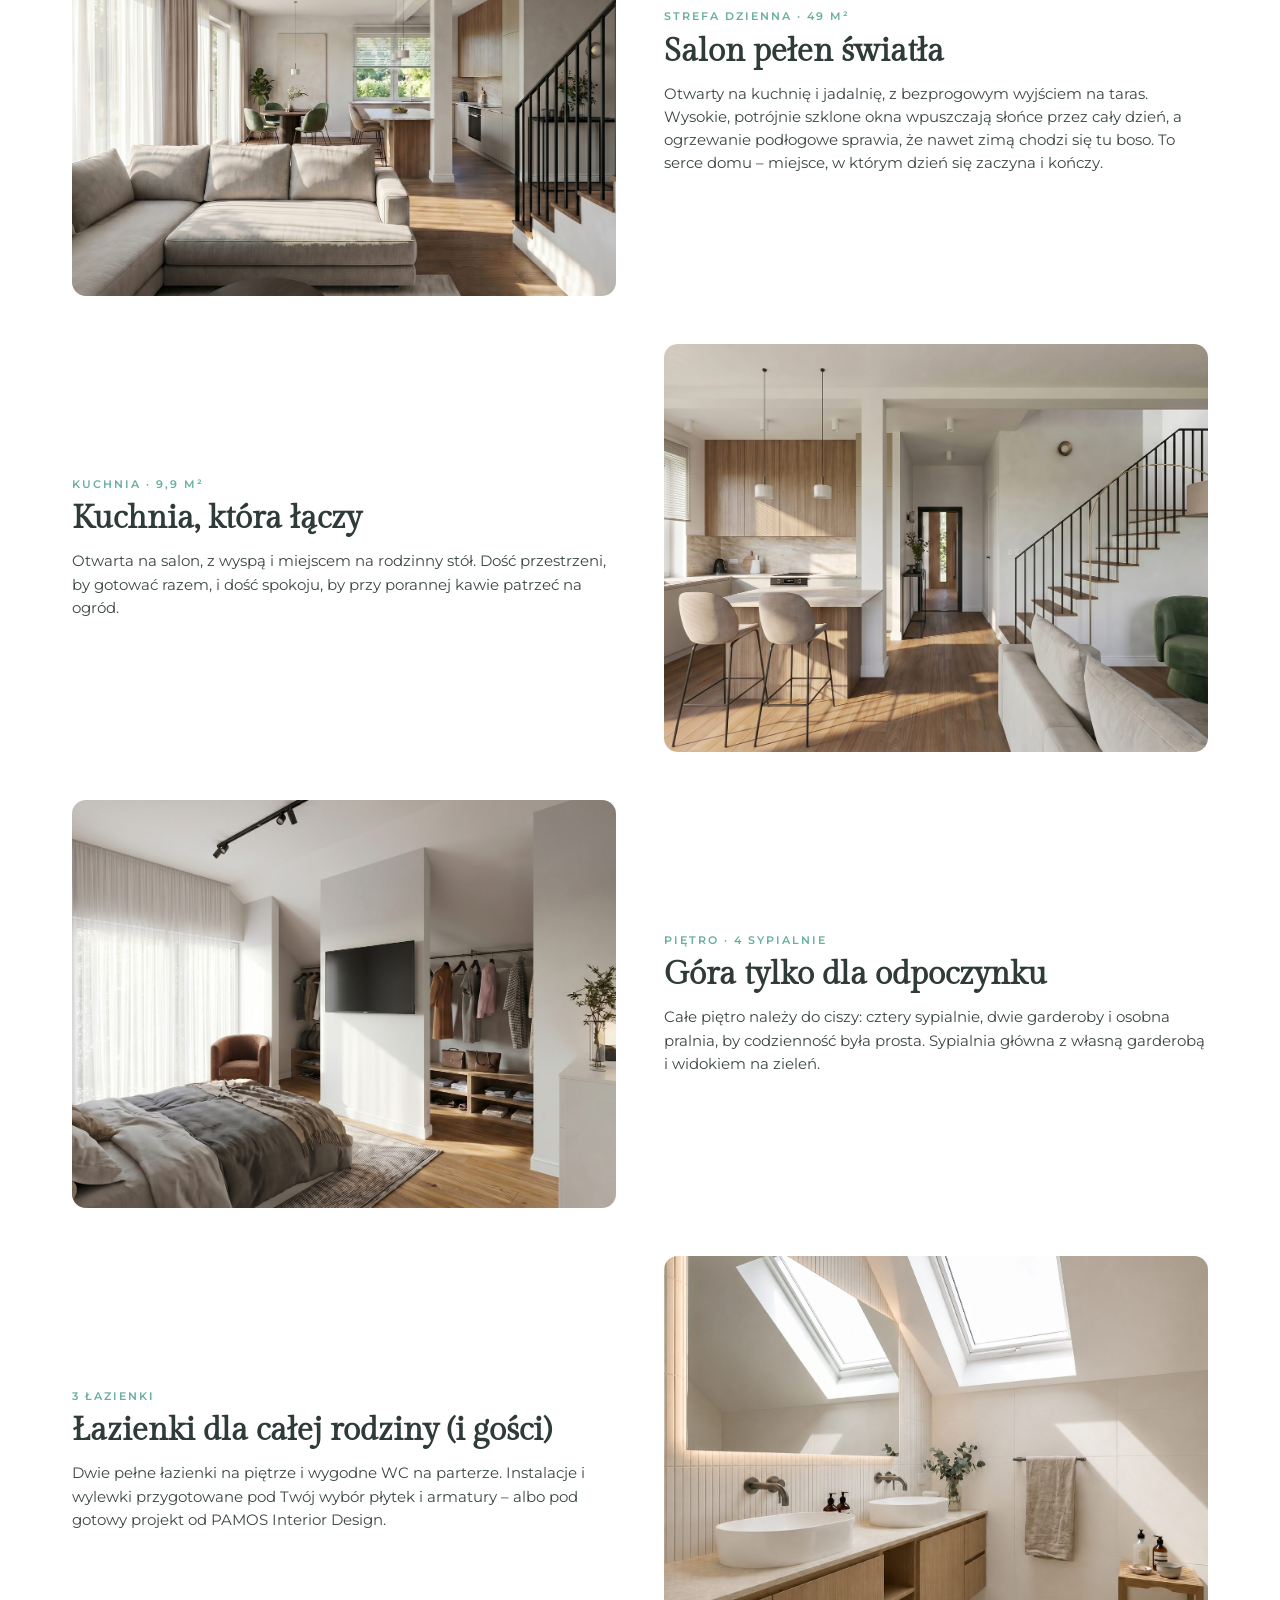
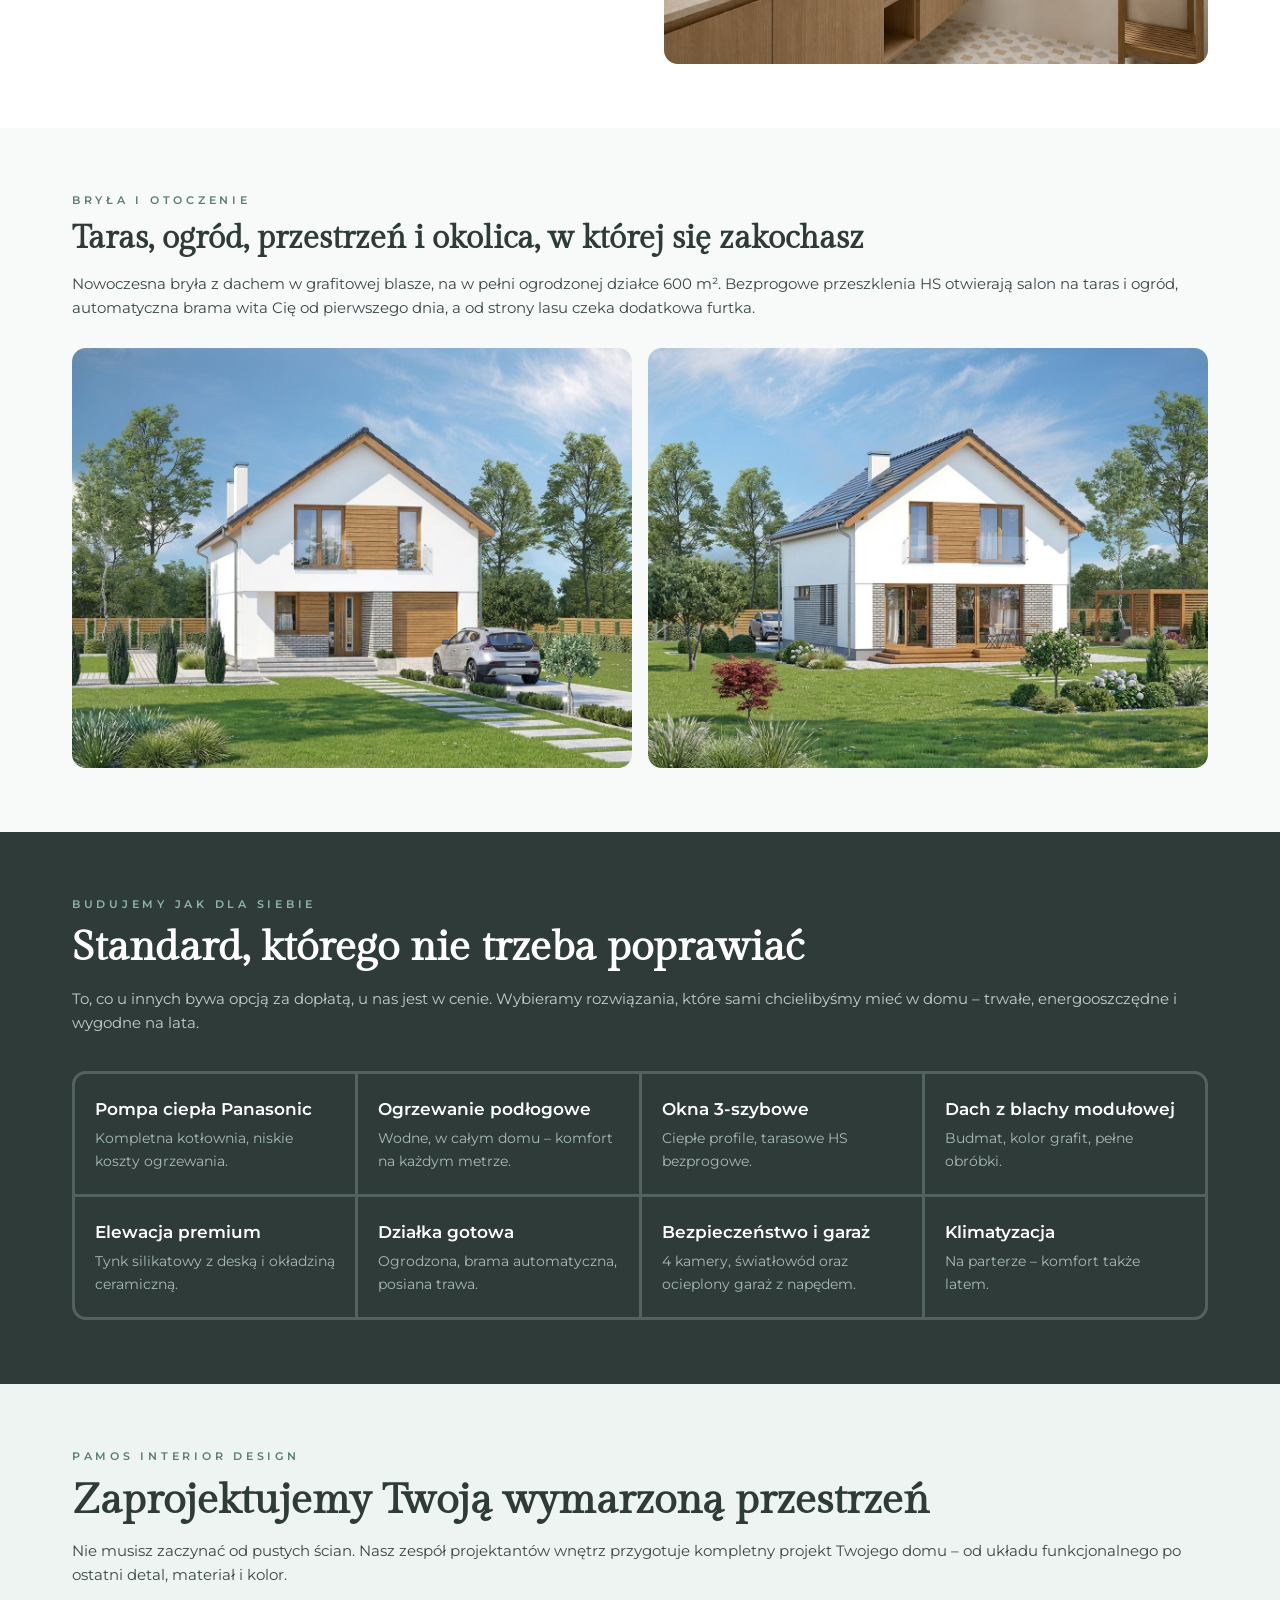
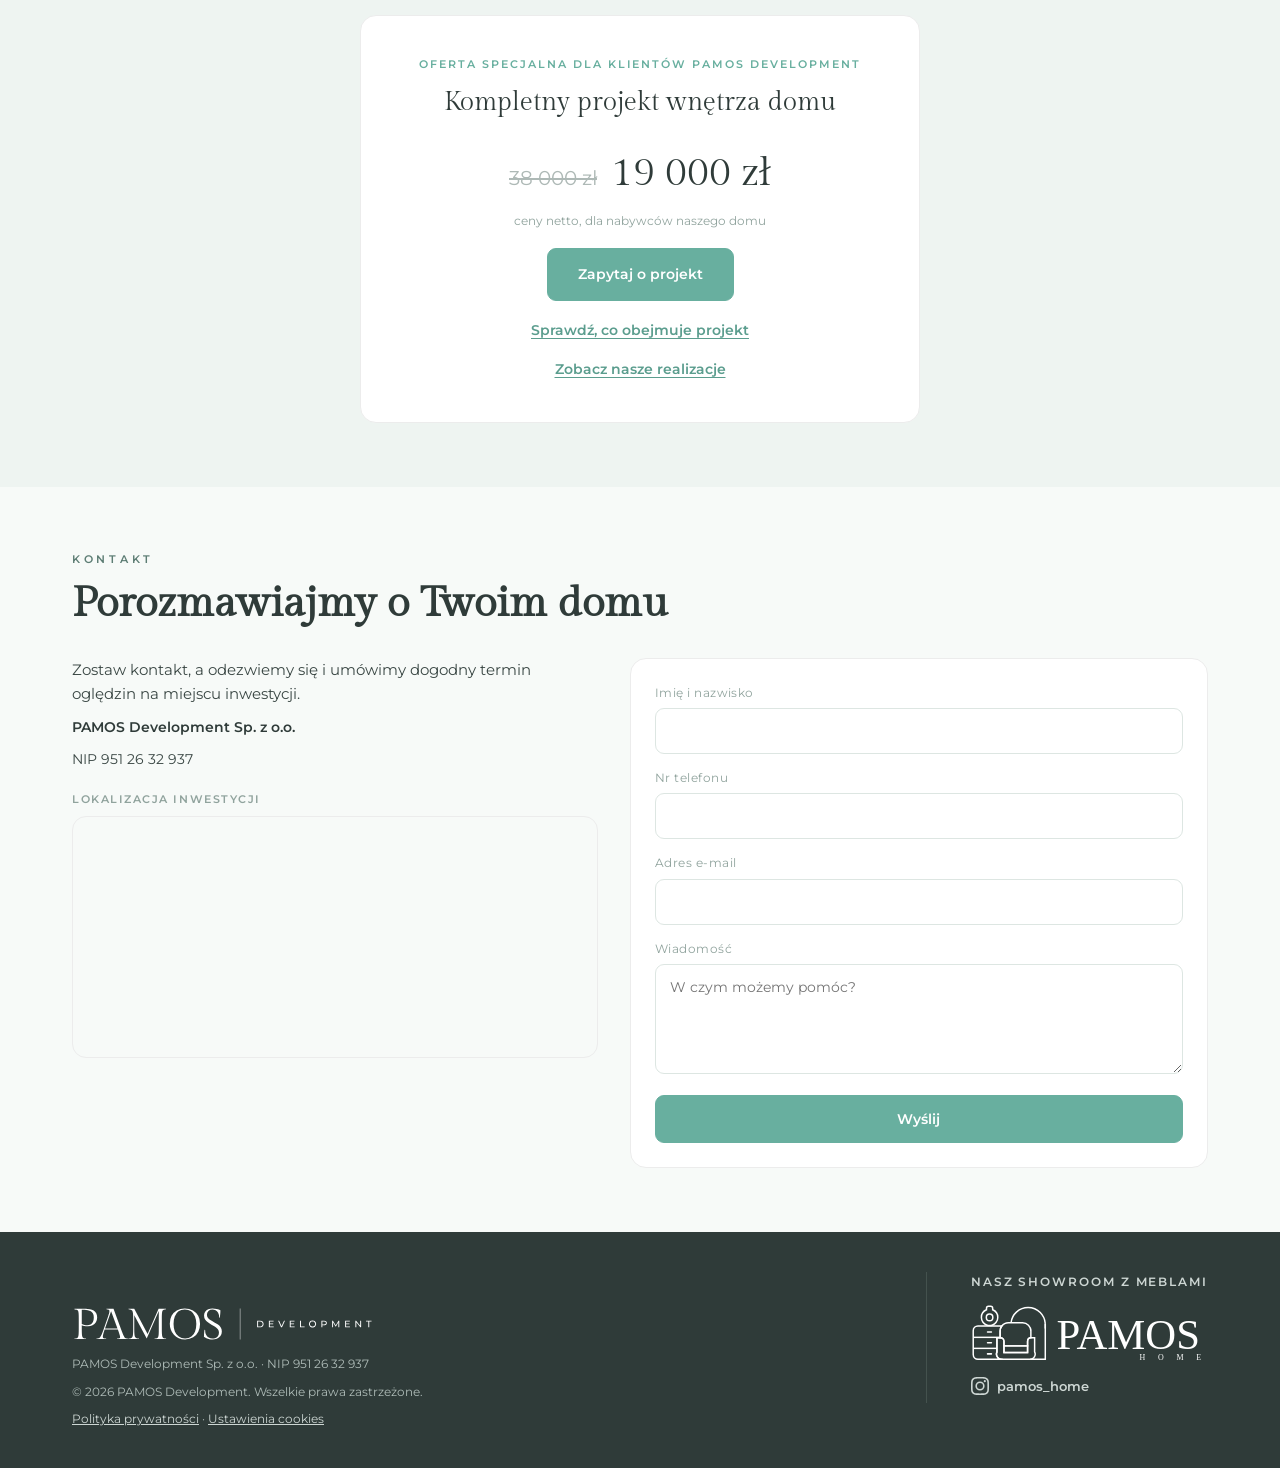
==== commit 979faca5: "aktualizacja treści 14062026 Aktualizacja treści (metraż, klimatyzacja, kamery, pompa Panasonic, cen" ====
--- a/index.html
+++ b/index.html
@@ -4,7 +4,27 @@
 <meta charset="UTF-8">
 <meta name="viewport" content="width=device-width, initial-scale=1.0">
 <title>PAMOS Development – Inwestycja Celinów</title>
-<meta name="description" content="Dom jednorodzinny 157 m² w Celinowie, gm. Dębe Wielkie. Wysoki standard deweloperski – pompa ciepła, ogrzewanie podłogowe, działka 600 m².">
+<meta name="description" content="Dom jednorodzinny 165 m² w Celinowie, gm. Dębe Wielkie. Wysoki standard deweloperski – pompa ciepła Panasonic, klimatyzacja, ogrzewanie podłogowe, działka 600 m².">
+<meta name="robots" content="index,follow">
+<link rel="canonical" href="https://pamosdevelopment.pl/">
+<link rel="icon" href="/favicon.ico" sizes="any">
+<link rel="icon" type="image/png" sizes="32x32" href="/favicon-32.png">
+<link rel="icon" type="image/png" sizes="16x16" href="/favicon-16.png">
+<link rel="apple-touch-icon" href="/apple-touch-icon.png">
+<meta name="theme-color" content="#68af9f">
+<meta property="og:type" content="website">
+<meta property="og:site_name" content="PAMOS Development">
+<meta property="og:locale" content="pl_PL">
+<meta property="og:title" content="Dom jednorodzinny w Celinowie – PAMOS Development">
+<meta property="og:description" content="Nowoczesny dom 165 m² w otulinie lasu w Celinowie (gm. Dębe Wielkie). 6 pokoi, 3 łazienki, działka 600 m².">
+<meta property="og:url" content="https://pamosdevelopment.pl/">
+<meta property="og:image" content="https://pamosdevelopment.pl/og-image.jpg">
+<meta property="og:image:width" content="1200">
+<meta property="og:image:height" content="630">
+<meta name="twitter:card" content="summary_large_image">
+<meta name="twitter:title" content="Dom jednorodzinny w Celinowie – PAMOS Development">
+<meta name="twitter:description" content="Nowoczesny dom 165 m² w otulinie lasu w Celinowie. 6 pokoi, 3 łazienki, działka 600 m².">
+<meta name="twitter:image" content="https://pamosdevelopment.pl/og-image.jpg">
 <script src="assets/cookies.js"></script>
 <link rel="preconnect" href="https://fonts.googleapis.com">
 <link rel="preconnect" href="https://fonts.gstatic.com" crossorigin>
@@ -258,7 +278,7 @@
 
   <div class="hero__topbar">
     <div class="wrap">
-      <div class="hero__price"><span>cena za m²</span><b>8&nbsp;087&nbsp;zł/m²</b></div>
+      <div class="hero__price"><span>cena za m²</span><b>7&nbsp;690&nbsp;zł/m²</b></div>
     </div>
   </div>
 
@@ -266,7 +286,7 @@
     <div class="wrap hero__text">
       <span class="kicker--badge">INWESTYCJA CELINÓW</span>
       <h1 class="hero__title">Dom jednorodzinny<br>w otulinie lasku</h1>
-      <p class="hero__sub">Dom wolnostojący 157 m² · działka 600 m² · gm. Dębe Wielkie</p>
+      <p class="hero__sub">Dom wolnostojący 165 m² · działka 600 m² · gm. Dębe Wielkie</p>
       <div class="hero__btns">
         <a class="btn solid" href="#kontakt">Umów się na wizytę</a>
         <a class="btn ghost ghost--photo" href="dom.html">Zobacz ofertę domu</a>
@@ -277,8 +297,8 @@
 
 <div class="wrap">
   <section class="stats">
-    <div class="stat"><div class="n">156,91<i>m²</i></div><div class="l">Powierzchnia</div></div>
-    <div class="stat"><div class="n">5</div><div class="l">Pokoi</div></div>
+    <div class="stat"><div class="n">165<i>m²</i></div><div class="l">Powierzchnia</div></div>
+    <div class="stat"><div class="n">6</div><div class="l">Pokoi</div></div>
     <div class="stat"><div class="n">3</div><div class="l">Łazienki</div></div>
     <div class="stat"><div class="n">600<i>m²</i></div><div class="l">Działka</div></div>
   </section>
@@ -289,7 +309,7 @@
   <div class="wrap">
     <p class="kicker">Nasza idea</p>
     <h2 class="h2">Dom, jakiego sami szukaliśmy</h2>
-    <p class="lead">Budujemy w miejscu, w którym sami chcielibyśmy mieszkać – z materiałów i rozwiązań, które wybralibyśmy dla własnej rodziny. Pompa ciepła, ogrzewanie podłogowe w całym domu, potrójnie szklone okna i bezprogowe przeszklenia tarasowe to u nas standard, nie kosztowna opcja.</p>
+    <p class="lead">Budujemy w miejscu, w którym sami chcielibyśmy mieszkać – z materiałów i rozwiązań, które wybralibyśmy dla własnej rodziny. Pompa ciepła Panasonic, klimatyzacja na parterze, ogrzewanie podłogowe w całym domu, potrójnie szklone okna i bezprogowe przeszklenia tarasowe to u nas standard, nie kosztowna opcja.</p>
   </div>
 </section>
 
@@ -366,7 +386,7 @@
     <div class="feat-carousel">
       <div class="feat" id="featTrack">
         <div class="feat-slide">
-          <div class="feat__i"><h4>Pompa ciepła</h4><p>Kompletna kotłownia, niskie koszty ogrzewania.</p></div>
+          <div class="feat__i"><h4>Pompa ciepła Panasonic</h4><p>Kompletna kotłownia, niskie koszty ogrzewania.</p></div>
           <div class="feat__i"><h4>Ogrzewanie podłogowe</h4><p>Wodne, w całym domu – komfort na każdym metrze.</p></div>
           <div class="feat__i"><h4>Okna 3-szybowe</h4><p>Ciepłe profile, tarasowe HS bezprogowe.</p></div>
         </div>
@@ -376,8 +396,8 @@
           <div class="feat__i"><h4>Działka gotowa</h4><p>Ogrodzona, brama automatyczna, posiana trawa.</p></div>
         </div>
         <div class="feat-slide">
-          <div class="feat__i"><h4>Bezpieczeństwo</h4><p>2 kamery i przyłącze światłowodu.</p></div>
-          <div class="feat__i"><h4>Garaż w cenie</h4><p>Ocieplony, z napędem, z grzejnikiem.</p></div>
+          <div class="feat__i"><h4>Bezpieczeństwo i garaż</h4><p>4 kamery, światłowód oraz ocieplony garaż z napędem.</p></div>
+          <div class="feat__i"><h4>Klimatyzacja</h4><p>Na parterze – komfort także latem.</p></div>
         </div>
       </div>
       <button class="feat-arrow" type="button" onclick="featNext()" aria-label="Następne korzyści"><svg viewBox="0 0 24 24"><polyline points="9 5 16 12 9 19"/></svg></button>
@@ -401,10 +421,10 @@
         <div class="room__meta" style="color:var(--sage)">Oferta specjalna dla klientów PAMOS Development</div>
         <h3 style="font-family:var(--serif);font-weight:400;font-size:26px;color:var(--graphite);margin-top:6px">Kompletny projekt wnętrza domu</h3>
         <div class="idprice">
-          <span class="old">30 000 zł</span>
-          <span class="new">15 000 zł</span>
-        </div>
-        <p style="font-size:12px;color:var(--muted)">cena dla nabywców naszego domu</p>
+          <span class="old">38 000 zł</span>
+          <span class="new">19 000 zł</span>
+        </div>
+        <p style="font-size:12px;color:var(--muted)">ceny netto, dla nabywców naszego domu</p>
         <a class="btn solid" href="#kontakt" style="display:inline-block;margin-top:18px;padding:14px 30px">Zapytaj o projekt</a>
         <div style="margin-top:16px">
           <button class="scopebtn" type="button" id="scopeBtn" onclick="toggleScope()">Sprawdź, co obejmuje projekt</button>
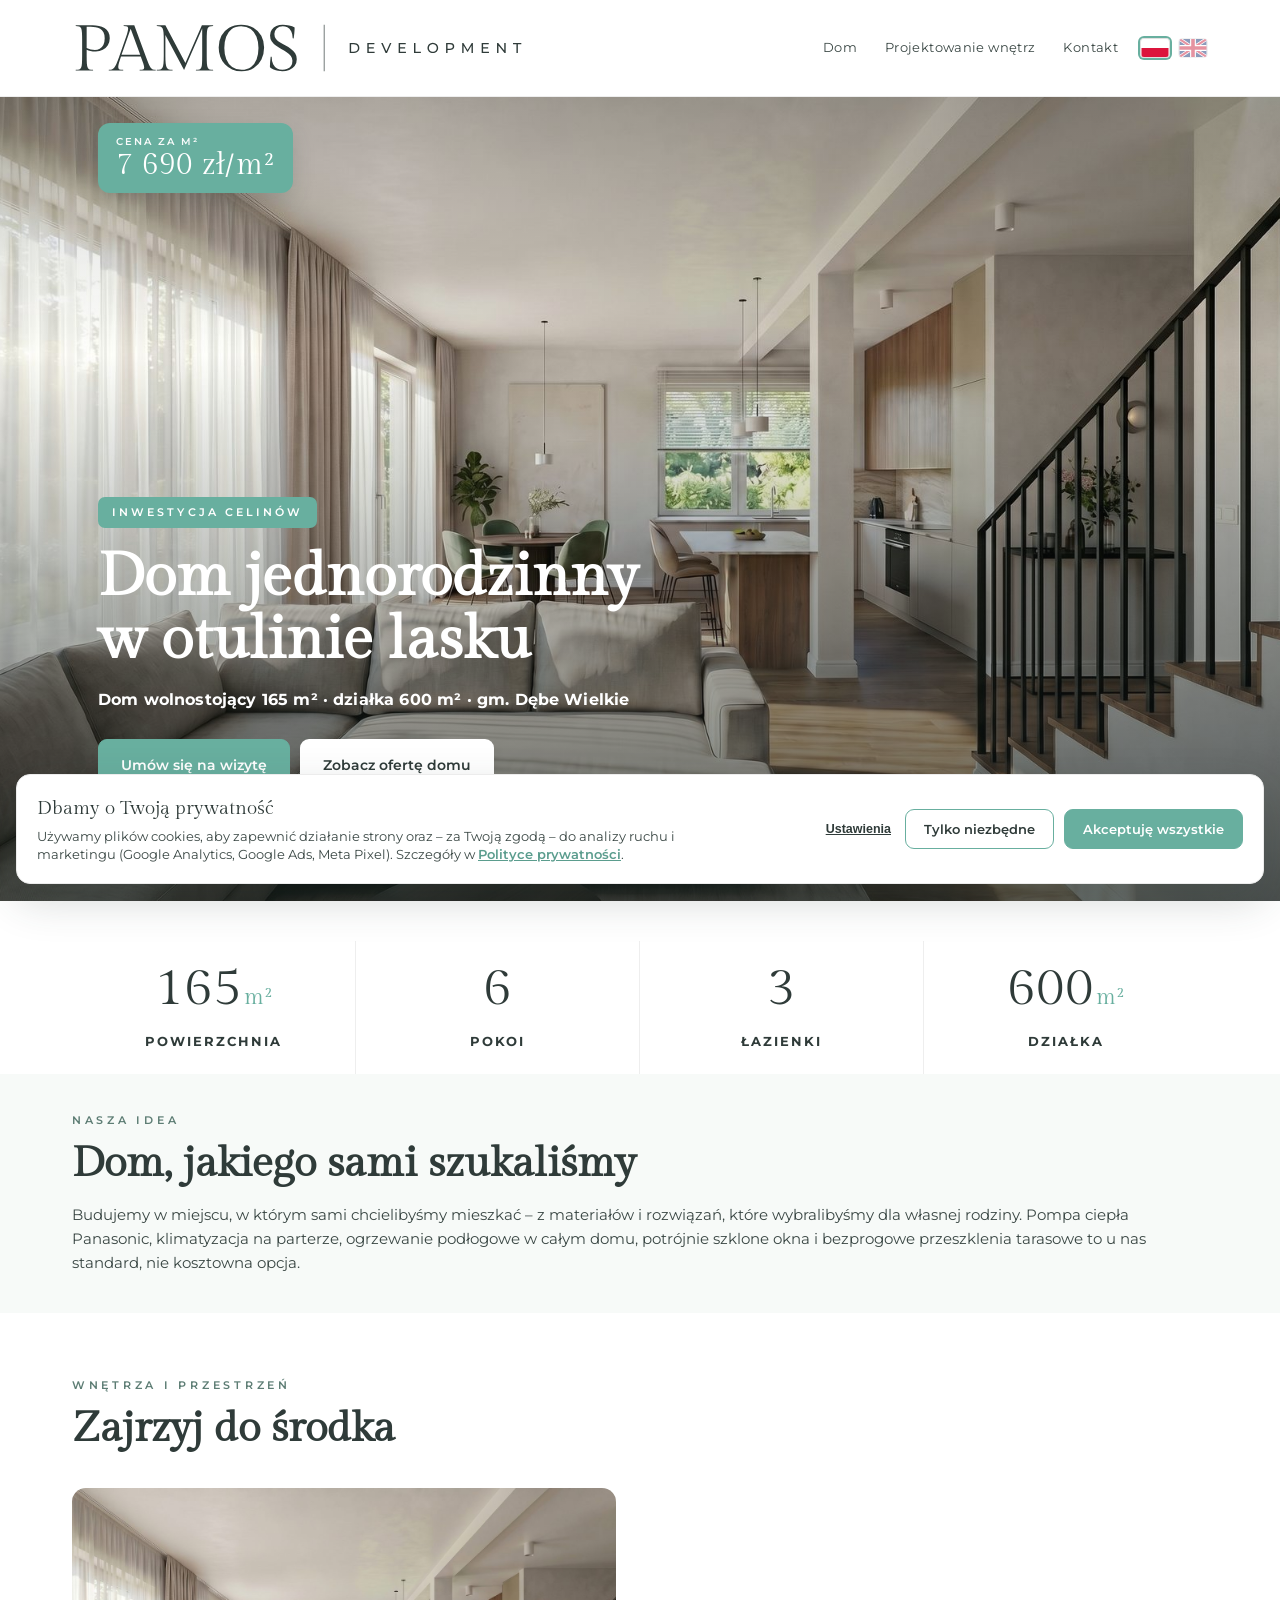
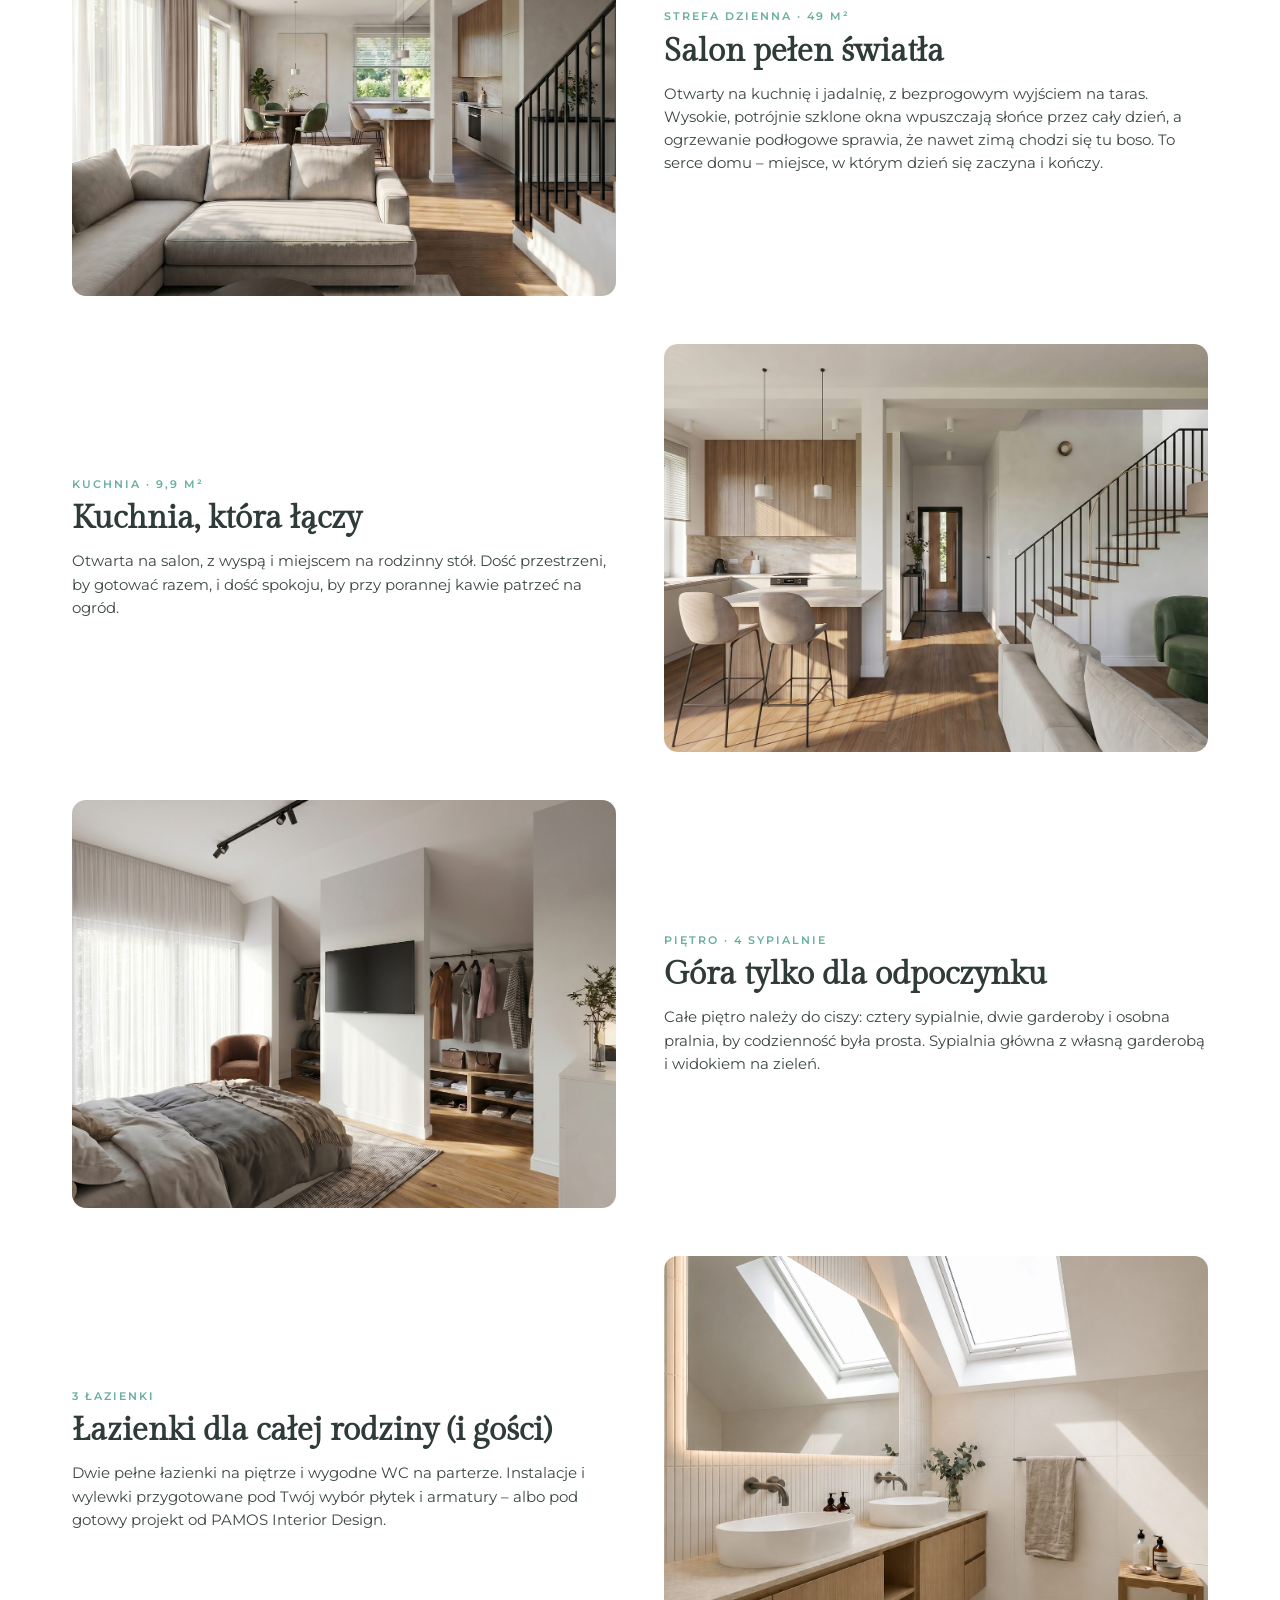
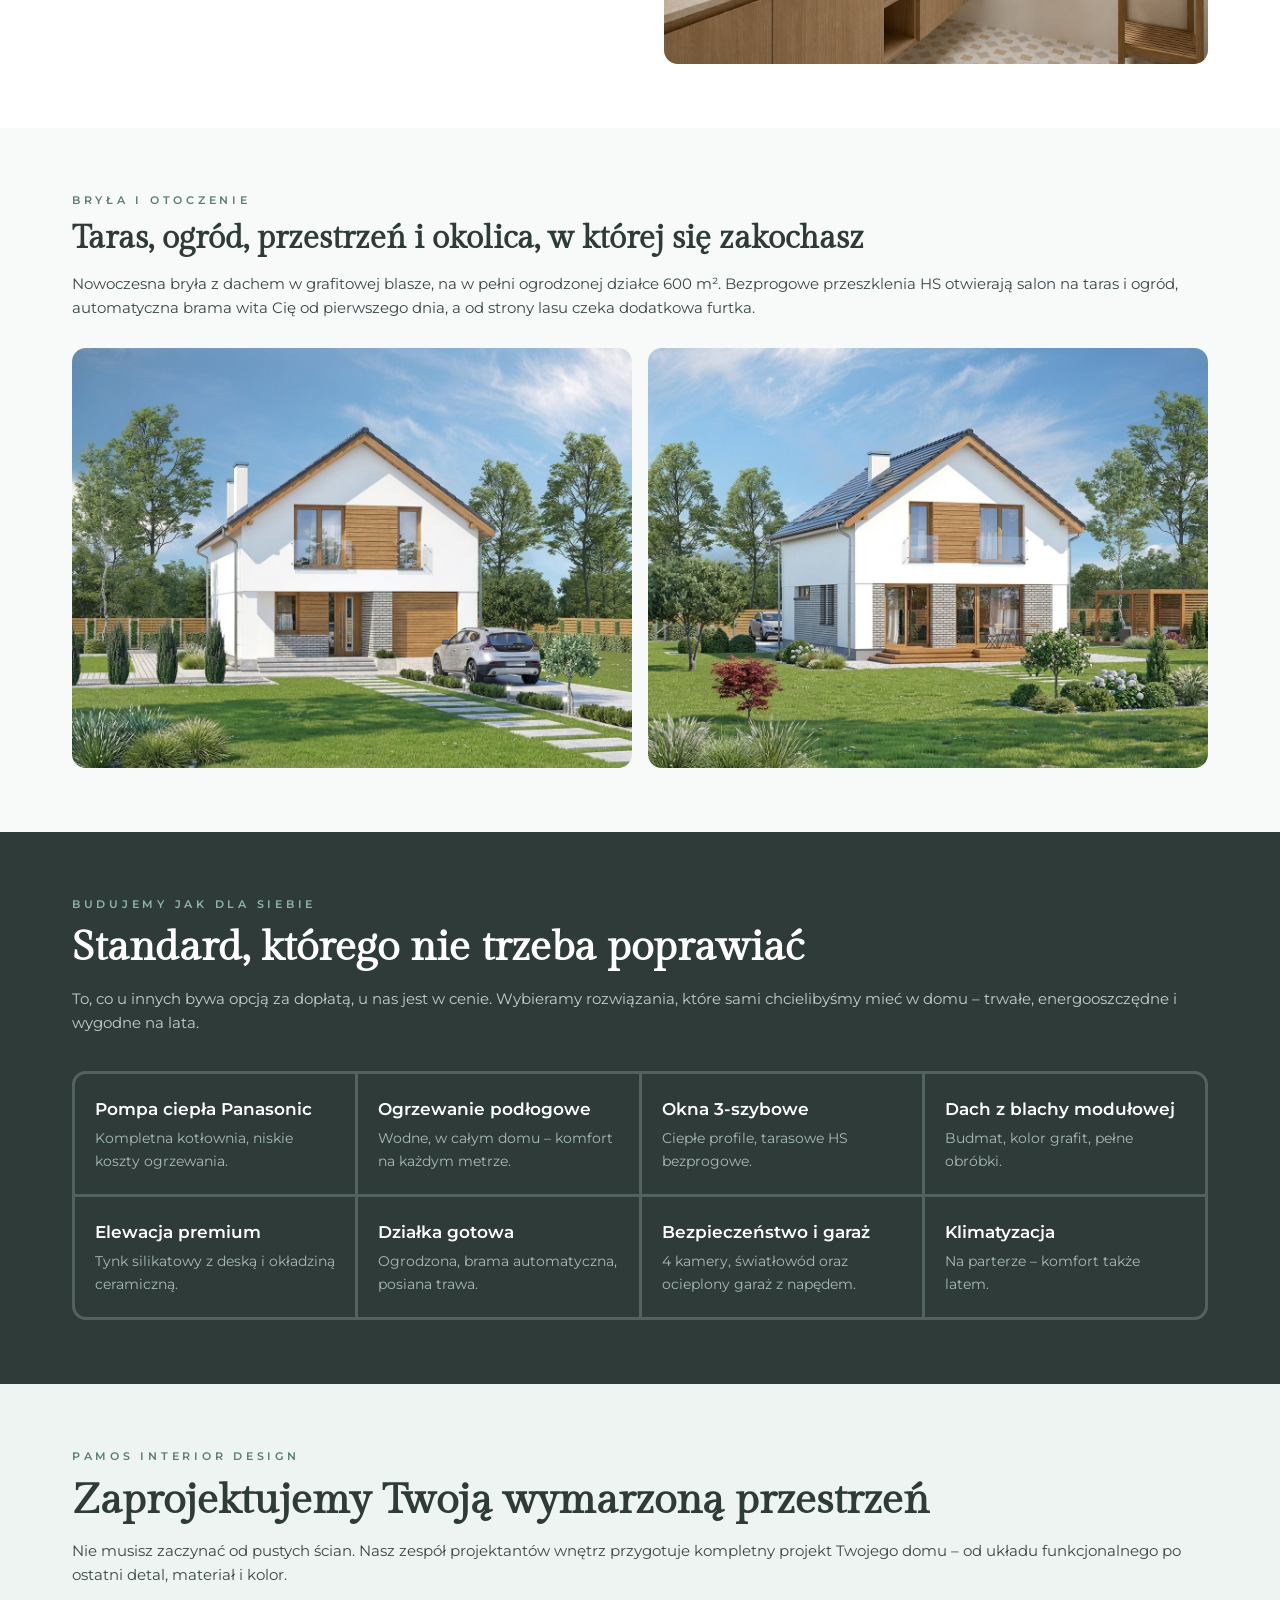
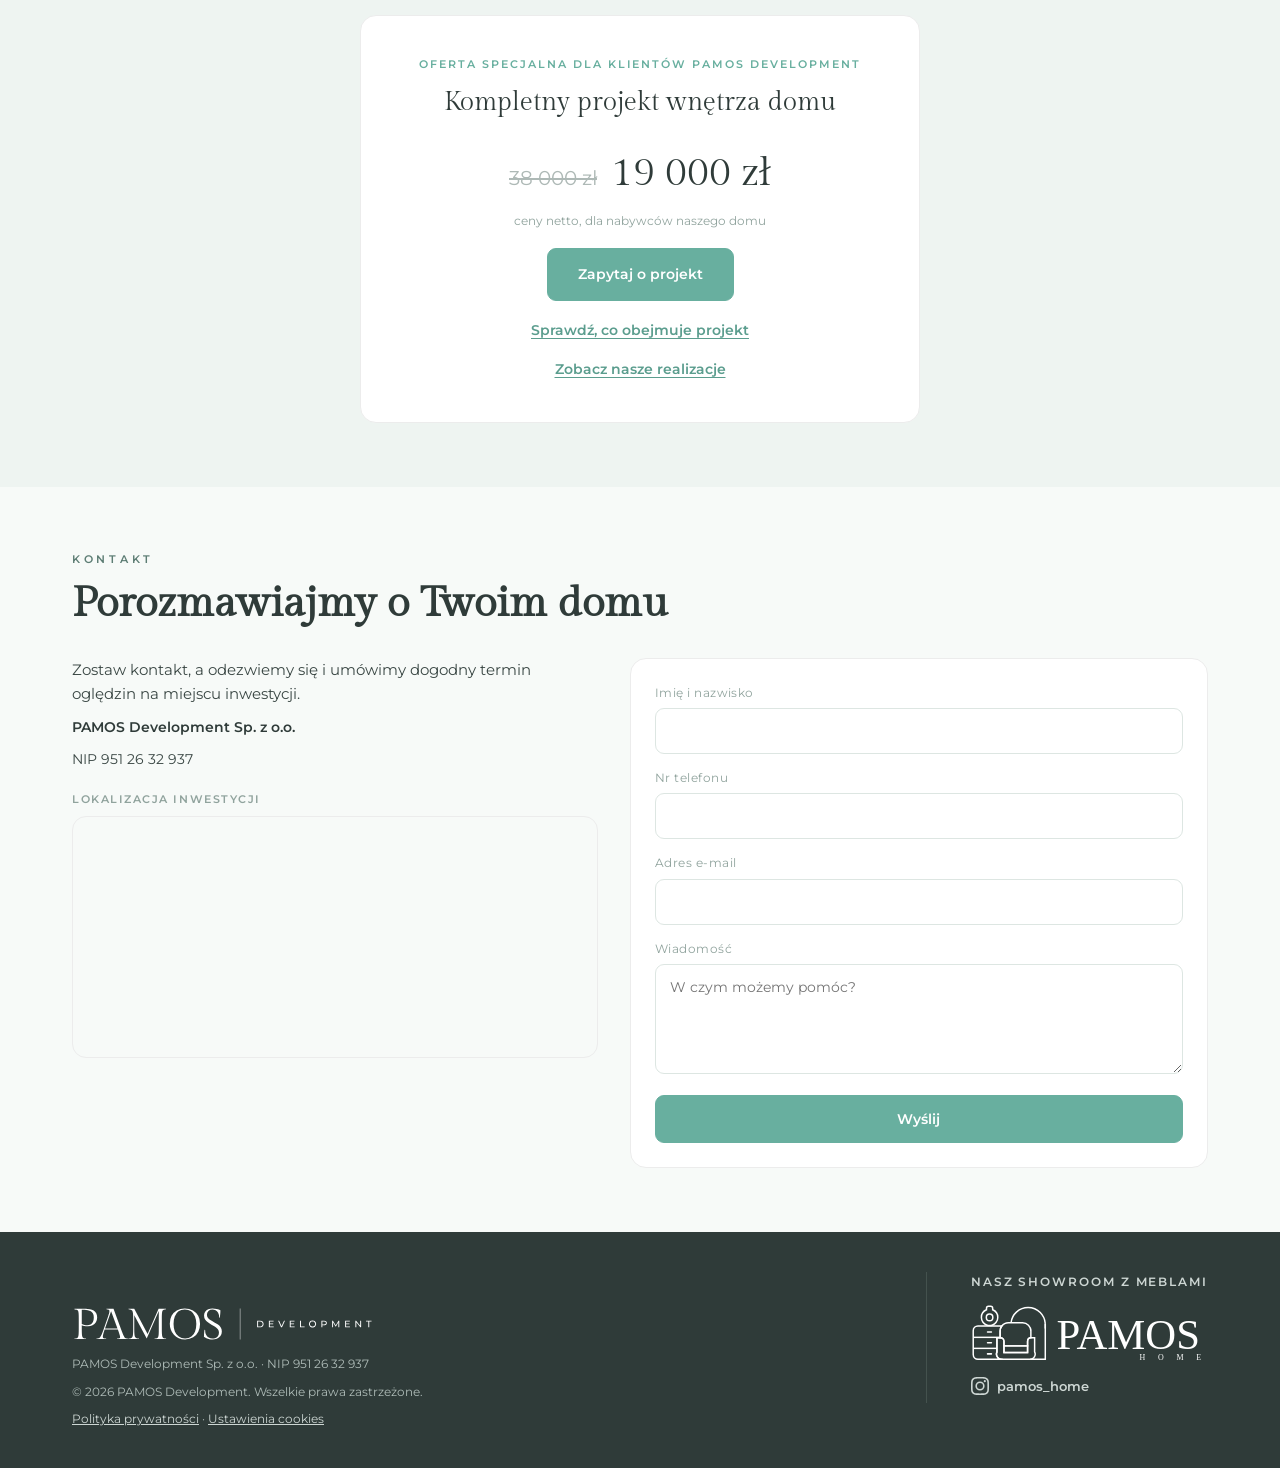
==== commit 1ef54d34: "flagi" ====
--- a/index.html
+++ b/index.html
@@ -12,6 +12,13 @@
 <link rel="icon" type="image/png" sizes="16x16" href="/favicon-16.png">
 <link rel="apple-touch-icon" href="/apple-touch-icon.png">
 <meta name="theme-color" content="#68af9f">
+<link rel="stylesheet" href="/assets/lang.css">
+<link rel="alternate" hreflang="pl" href="https://pamosdevelopment.pl/">
+<link rel="alternate" hreflang="en" href="https://pamosdevelopment.pl/en/">
+<link rel="alternate" hreflang="x-default" href="https://pamosdevelopment.pl/">
+<script type="application/ld+json">
+{"@context":"https://schema.org","@type":"Organization","name":"PAMOS Development","legalName":"PAMOS Development Sp. z o.o.","url":"https://pamosdevelopment.pl/","logo":"https://pamosdevelopment.pl/favicon-512.png","image":"https://pamosdevelopment.pl/og-image.jpg","description":"Deweloper domów jednorodzinnych pod Warszawą. Inwestycja Celinów – dom jednorodzinny w gminie Dębe Wielkie.","areaServed":"Celinów, gmina Dębe Wielkie, powiat miński, województwo mazowieckie"}
+</script>
 <meta property="og:type" content="website">
 <meta property="og:site_name" content="PAMOS Development">
 <meta property="og:locale" content="pl_PL">
@@ -25,7 +32,7 @@
 <meta name="twitter:title" content="Dom jednorodzinny w Celinowie – PAMOS Development">
 <meta name="twitter:description" content="Nowoczesny dom 165 m² w otulinie lasu w Celinowie. 6 pokoi, 3 łazienki, działka 600 m².">
 <meta name="twitter:image" content="https://pamosdevelopment.pl/og-image.jpg">
-<script src="assets/cookies.js"></script>
+<script src="/assets/cookies.js"></script>
 <link rel="preconnect" href="https://fonts.googleapis.com">
 <link rel="preconnect" href="https://fonts.gstatic.com" crossorigin>
 <link href="https://fonts.googleapis.com/css2?family=Gilda+Display&family=Montserrat:wght@400;500;600;700&display=swap" rel="stylesheet">
@@ -251,21 +258,33 @@
 </style>
 </head>
 <body>
+<svg width="0" height="0" style="position:absolute" aria-hidden="true"><symbol id="flag-pl" viewBox="0 0 60 40"><rect width="60" height="20" fill="#ffffff"/><rect y="20" width="60" height="20" fill="#dc143c"/></symbol><symbol id="flag-gb" viewBox="0 0 60 40"><rect width="60" height="40" fill="#012169"/><path d="M0 0L60 40M60 0L0 40" stroke="#ffffff" stroke-width="8"/><path d="M0 0L60 40M60 0L0 40" stroke="#c8102e" stroke-width="4.5"/><path d="M30 0V40M0 20H60" stroke="#ffffff" stroke-width="13"/><path d="M30 0V40M0 20H60" stroke="#c8102e" stroke-width="8"/></symbol></svg>
+<!-- Google Tag Manager (noscript) -->
+<noscript><iframe src="https://www.googletagmanager.com/ns.html?id=GTM-W63TSNLR" height="0" width="0" style="display:none;visibility:hidden"></iframe></noscript>
+<!-- End Google Tag Manager (noscript) -->
 
 <header class="nav">
   <div class="wrap row">
     <button class="burger" aria-label="Menu" onclick="document.getElementById('mm').classList.toggle('open')">&#9776;</button>
-    <a class="logo" href="#top"><img src="assets/pamos-development-horizontal-graphite.svg" alt="PAMOS Development"></a>
+    <a class="logo" href="#top"><img src="/assets/pamos-development-horizontal-graphite.svg" alt="PAMOS Development"></a>
     <nav class="navlinks">
-      <a href="dom.html">Dom</a>
-      <a href="wnetrza.html">Projektowanie wnętrz</a>
+      <a href="/dom/">Dom</a>
+      <a href="/wnetrza/">Projektowanie wnętrz</a>
       <a href="#kontakt">Kontakt</a>
     </nav>
+    <div class="langswitch">
+      <a class="lang active" href="/" hreflang="pl" aria-label="Wersja polska" aria-current="true"><svg class="flagimg"><use href="#flag-pl"></use></svg></a>
+      <a class="lang" href="/en/" hreflang="en" aria-label="English version"><svg class="flagimg"><use href="#flag-gb"></use></svg></a>
+    </div>
   </div>
   <div class="mobilemenu" id="mm">
-    <a href="dom.html">Dom</a>
-    <a href="wnetrza.html">Projektowanie wnętrz</a>
+    <a href="/dom/">Dom</a>
+    <a href="/wnetrza/">Projektowanie wnętrz</a>
     <a href="#kontakt" onclick="document.getElementById('mm').classList.remove('open')">Kontakt</a>
+    <div class="mm-lang">
+      <a class="lang active" href="/" hreflang="pl" aria-label="Wersja polska"><svg class="flagimg"><use href="#flag-pl"></use></svg></a>
+      <a class="lang" href="/en/" hreflang="en" aria-label="English version"><svg class="flagimg"><use href="#flag-gb"></use></svg></a>
+    </div>
   </div>
 </header>
 
@@ -273,7 +292,7 @@
 
 <!-- HERO -->
 <section class="hero hero--photo" id="inwestycja">
-  <img class="hero__img" src="assets/wizualizacja-salon.jpg" alt="Salon – Inwestycja Celinów">
+  <img class="hero__img" src="/assets/wizualizacja-salon.jpg" alt="Salon – Inwestycja Celinów">
   <div class="hero__shade"></div>
 
   <div class="hero__topbar">
@@ -289,7 +308,7 @@
       <p class="hero__sub">Dom wolnostojący 165 m² · działka 600 m² · gm. Dębe Wielkie</p>
       <div class="hero__btns">
         <a class="btn solid" href="#kontakt">Umów się na wizytę</a>
-        <a class="btn ghost ghost--photo" href="dom.html">Zobacz ofertę domu</a>
+        <a class="btn ghost ghost--photo" href="/dom/">Zobacz ofertę domu</a>
       </div>
     </div>
   </div>
@@ -320,7 +339,7 @@
     <h2 class="h2">Zajrzyj do środka</h2>
 
     <div class="room">
-      <div class="room__media"><img src="assets/wizualizacja-salon.jpg" alt="Salon otwarty na kuchnię"></div>
+      <div class="room__media"><img src="/assets/wizualizacja-salon.jpg" alt="Salon otwarty na kuchnię"></div>
       <div class="room__info">
         <div class="room__meta">Strefa dzienna · 49 m²</div>
         <h3 class="room__name">Salon pełen światła</h3>
@@ -330,7 +349,7 @@
 
     <div class="room room--rev">
       <div class="room__media">
-        <img src="assets/wiz/kuchnia-strefa-dzienna.jpg" alt="Kuchnia otwarta na strefę dzienną">
+        <img src="/assets/wiz/kuchnia-strefa-dzienna.jpg" alt="Kuchnia otwarta na strefę dzienną">
       </div>
       <div class="room__info">
         <div class="room__meta">Kuchnia · 9,9 m²</div>
@@ -341,7 +360,7 @@
 
     <div class="room">
       <div class="room__media">
-        <img src="assets/wiz/sypialnia-glowna.jpg" alt="Sypialnia" loading="lazy">
+        <img src="/assets/wiz/sypialnia-glowna.jpg" alt="Sypialnia" loading="lazy">
       </div>
       <div class="room__info">
         <div class="room__meta">Piętro · 4 sypialnie</div>
@@ -352,7 +371,7 @@
 
     <div class="room room--rev">
       <div class="room__media">
-        <img src="assets/wiz/lazienka-pietro-1.jpg" alt="Łazienka na piętrze" loading="lazy">
+        <img src="/assets/wiz/lazienka-pietro-1.jpg" alt="Łazienka na piętrze" loading="lazy">
       </div>
       <div class="room__info">
         <div class="room__meta">3 łazienki</div>
@@ -371,8 +390,8 @@
     <h2 class="h2">Taras, ogród, przestrzeń i okolica, w której się zakochasz</h2>
     <p class="lead">Nowoczesna bryła z dachem w grafitowej blasze, na w pełni ogrodzonej działce 600 m². Bezprogowe przeszklenia HS otwierają salon na taras i ogród, automatyczna brama wita Cię od pierwszego dnia, a od strony lasu czeka dodatkowa furtka.</p>
     <div style="display:grid;grid-template-columns:repeat(auto-fit,minmax(260px,1fr));gap:16px;margin-top:28px">
-      <div class="room__media"><img class="lbimg" onclick="openLB(this.src)" src="assets/wiz/elewacja-front.jpg" alt="Bryła domu od frontu"></div>
-      <div class="room__media"><img class="lbimg" onclick="openLB(this.src)" src="assets/wiz/elewacja-ogrod.jpg" alt="Bryła domu od ogrodu"></div>
+      <div class="room__media"><img class="lbimg" onclick="openLB(this.src)" src="/assets/wiz/elewacja-front.jpg" alt="Bryła domu od frontu"></div>
+      <div class="room__media"><img class="lbimg" onclick="openLB(this.src)" src="/assets/wiz/elewacja-ogrod.jpg" alt="Bryła domu od ogrodu"></div>
     </div>
   </div>
 </section>
@@ -498,15 +517,15 @@
 <footer class="footer">
   <div class="wrap footer__grid">
     <div class="footer__dev">
-      <img src="assets/pamos-development-horizontal-white.svg" alt="PAMOS Development">
+      <img src="/assets/pamos-development-horizontal-white.svg" alt="PAMOS Development">
       <p class="small">PAMOS Development Sp. z o.o. · NIP 951 26 32 937</p>
       <p class="small">© 2026 PAMOS Development. Wszelkie prawa zastrzeżone.</p>
-      <p class="small"><a href="polityka-prywatnosci.html">Polityka prywatności</a> · <a href="#" onclick="if(window.openCookieSettings){openCookieSettings();}return false;">Ustawienia cookies</a></p>
+      <p class="small"><a href="/polityka-prywatnosci/">Polityka prywatności</a> · <a href="#" onclick="if(window.openCookieSettings){openCookieSettings();}return false;">Ustawienia cookies</a></p>
     </div>
     <div class="footer__home">
       <p class="footer__label">Nasz showroom z meblami</p>
       <a href="https://www.instagram.com/pamos_home/" target="_blank" rel="noopener" aria-label="PAMOS HOME na Instagramie">
-        <img class="footer__homelogo" src="assets/pamos-home-white-tight.svg" alt="PAMOS HOME">
+        <img class="footer__homelogo" src="/assets/pamos-home-white-tight.svg" alt="PAMOS HOME">
       </a>
       <a class="footer__ig" href="https://www.instagram.com/pamos_home/" target="_blank" rel="noopener">
         <svg viewBox="0 0 24 24" aria-hidden="true"><path d="M12 2.16c3.2 0 3.58.01 4.85.07 1.17.05 1.8.25 2.23.41.56.22.96.48 1.38.9.42.42.68.82.9 1.38.16.43.36 1.06.41 2.23.06 1.27.07 1.65.07 4.85s-.01 3.58-.07 4.85c-.05 1.17-.25 1.8-.41 2.23a3.7 3.7 0 0 1-.9 1.38c-.42.42-.82.68-1.38.9-.43.16-1.06.36-2.23.41-1.27.06-1.65.07-4.85.07s-3.58-.01-4.85-.07c-1.17-.05-1.8-.25-2.23-.41a3.7 3.7 0 0 1-1.38-.9 3.7 3.7 0 0 1-.9-1.38c-.16-.43-.36-1.06-.41-2.23C2.17 15.58 2.16 15.2 2.16 12s.01-3.58.07-4.85c.05-1.17.25-1.8.41-2.23.22-.56.48-.96.9-1.38.42-.42.82-.68 1.38-.9.43-.16 1.06-.36 2.23-.41C8.42 2.17 8.8 2.16 12 2.16M12 0C8.74 0 8.33.01 7.05.07 5.78.13 4.9.33 4.14.63a5.9 5.9 0 0 0-2.13 1.38A5.9 5.9 0 0 0 .63 4.14C.33 4.9.13 5.78.07 7.05.01 8.33 0 8.74 0 12s.01 3.67.07 4.95c.06 1.27.26 2.15.56 2.91a5.9 5.9 0 0 0 1.38 2.13 5.9 5.9 0 0 0 2.13 1.38c.76.3 1.64.5 2.91.56C8.33 23.99 8.74 24 12 24s3.67-.01 4.95-.07c1.27-.06 2.15-.26 2.91-.56a6.15 6.15 0 0 0 3.51-3.51c.3-.76.5-1.64.56-2.91.06-1.28.07-1.69.07-4.95s-.01-3.67-.07-4.95c-.06-1.27-.26-2.15-.56-2.91a5.9 5.9 0 0 0-1.38-2.13A5.9 5.9 0 0 0 19.86.63c-.76-.3-1.64-.5-2.91-.56C15.67.01 15.26 0 12 0z"/><path d="M12 5.84A6.16 6.16 0 1 0 18.16 12 6.16 6.16 0 0 0 12 5.84M12 16a4 4 0 1 1 4-4 4 4 0 0 1-4 4z"/><circle cx="18.41" cy="5.59" r="1.44"/></svg>
--- a/assets/lang.css
+++ b/assets/lang.css
@@ -0,0 +1,9 @@
+/* Przełącznik języka PAMOS – flagi PL/EN */
+.langswitch{display:none}
+.lang{display:inline-flex;width:30px;height:20px;border-radius:4px;overflow:hidden;opacity:.45;transition:.15s;border:1px solid rgba(0,0,0,.12)}
+.lang:hover{opacity:.85}
+.lang.active{opacity:1;box-shadow:0 0 0 2px var(--sage,#68af9f)}
+.lang .flagimg{width:100%;height:100%;display:block}
+.mm-lang{display:flex;gap:14px;align-items:center;padding-top:14px;margin-top:8px;border-top:1px solid #f3f3f3}
+.mm-lang .lang{width:36px;height:24px}
+@media(min-width:760px){.langswitch{display:flex;align-items:center;gap:8px;margin-left:22px;order:2}}
